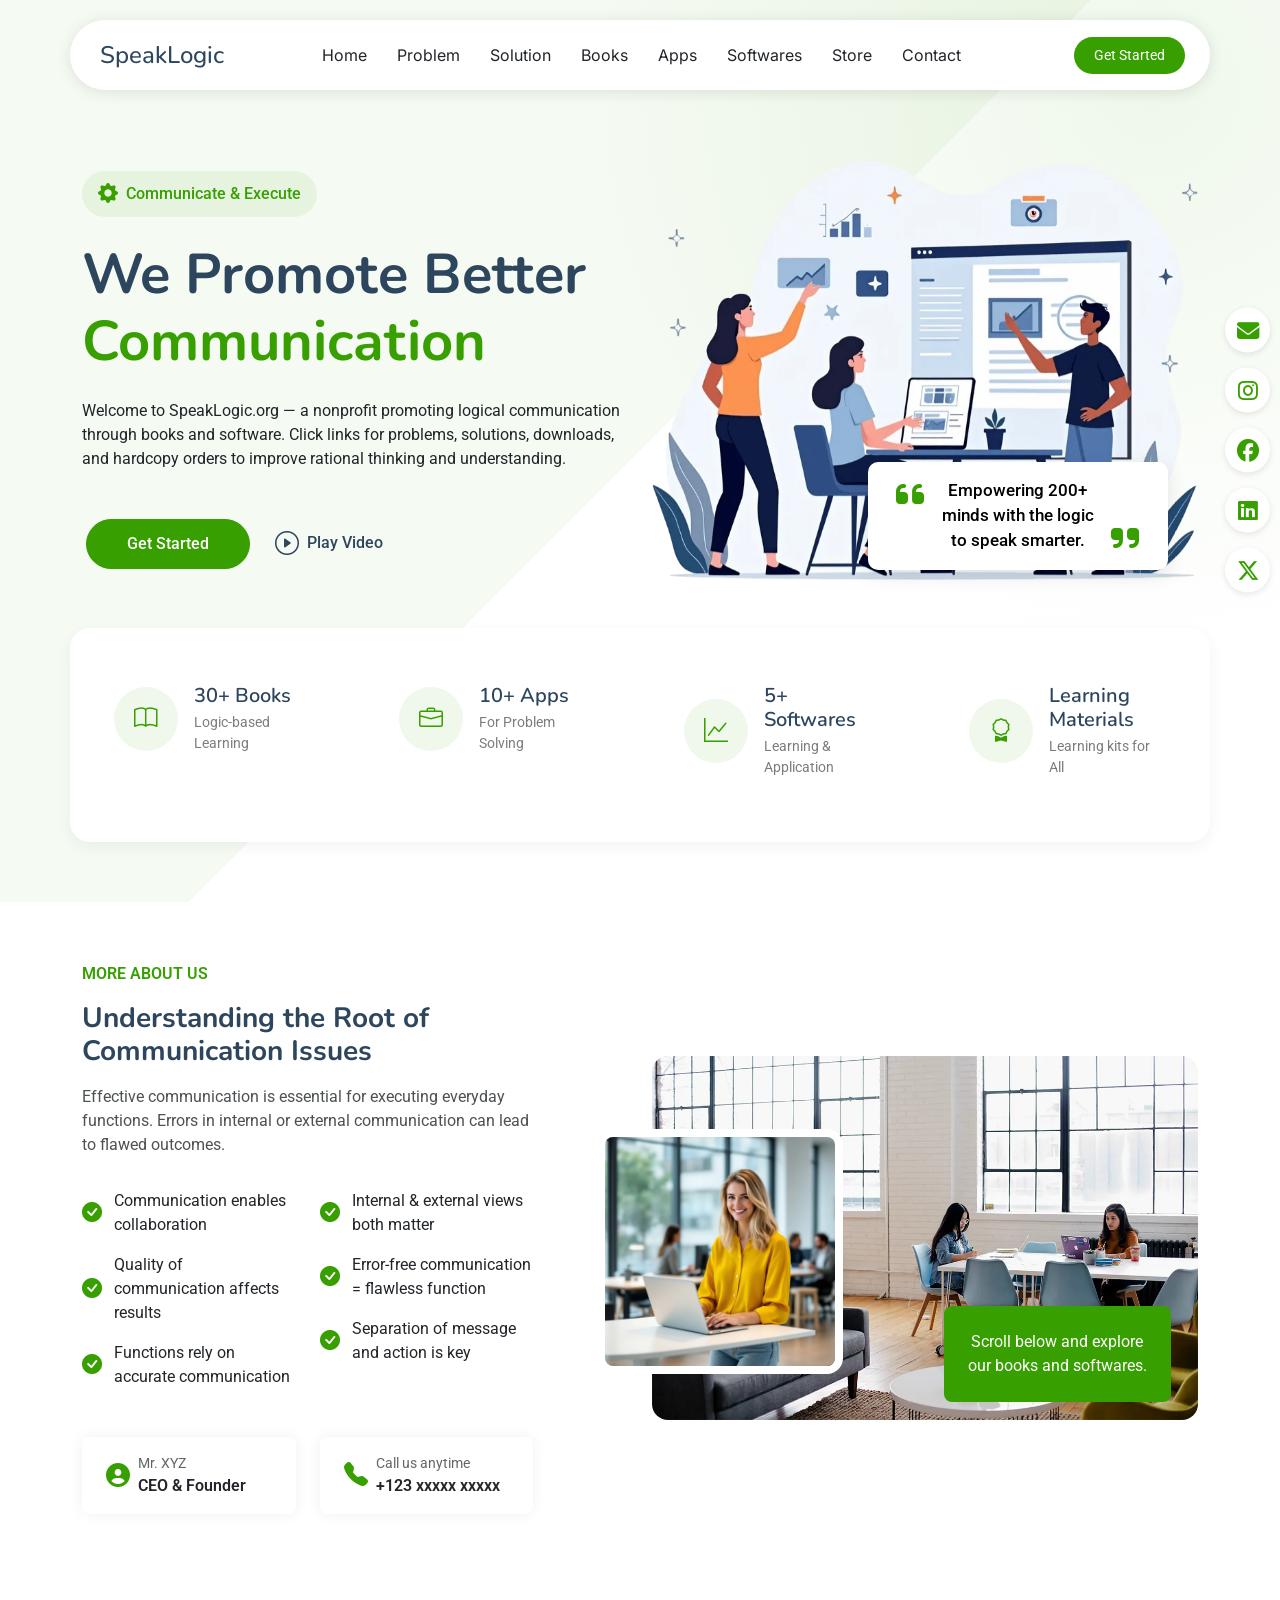
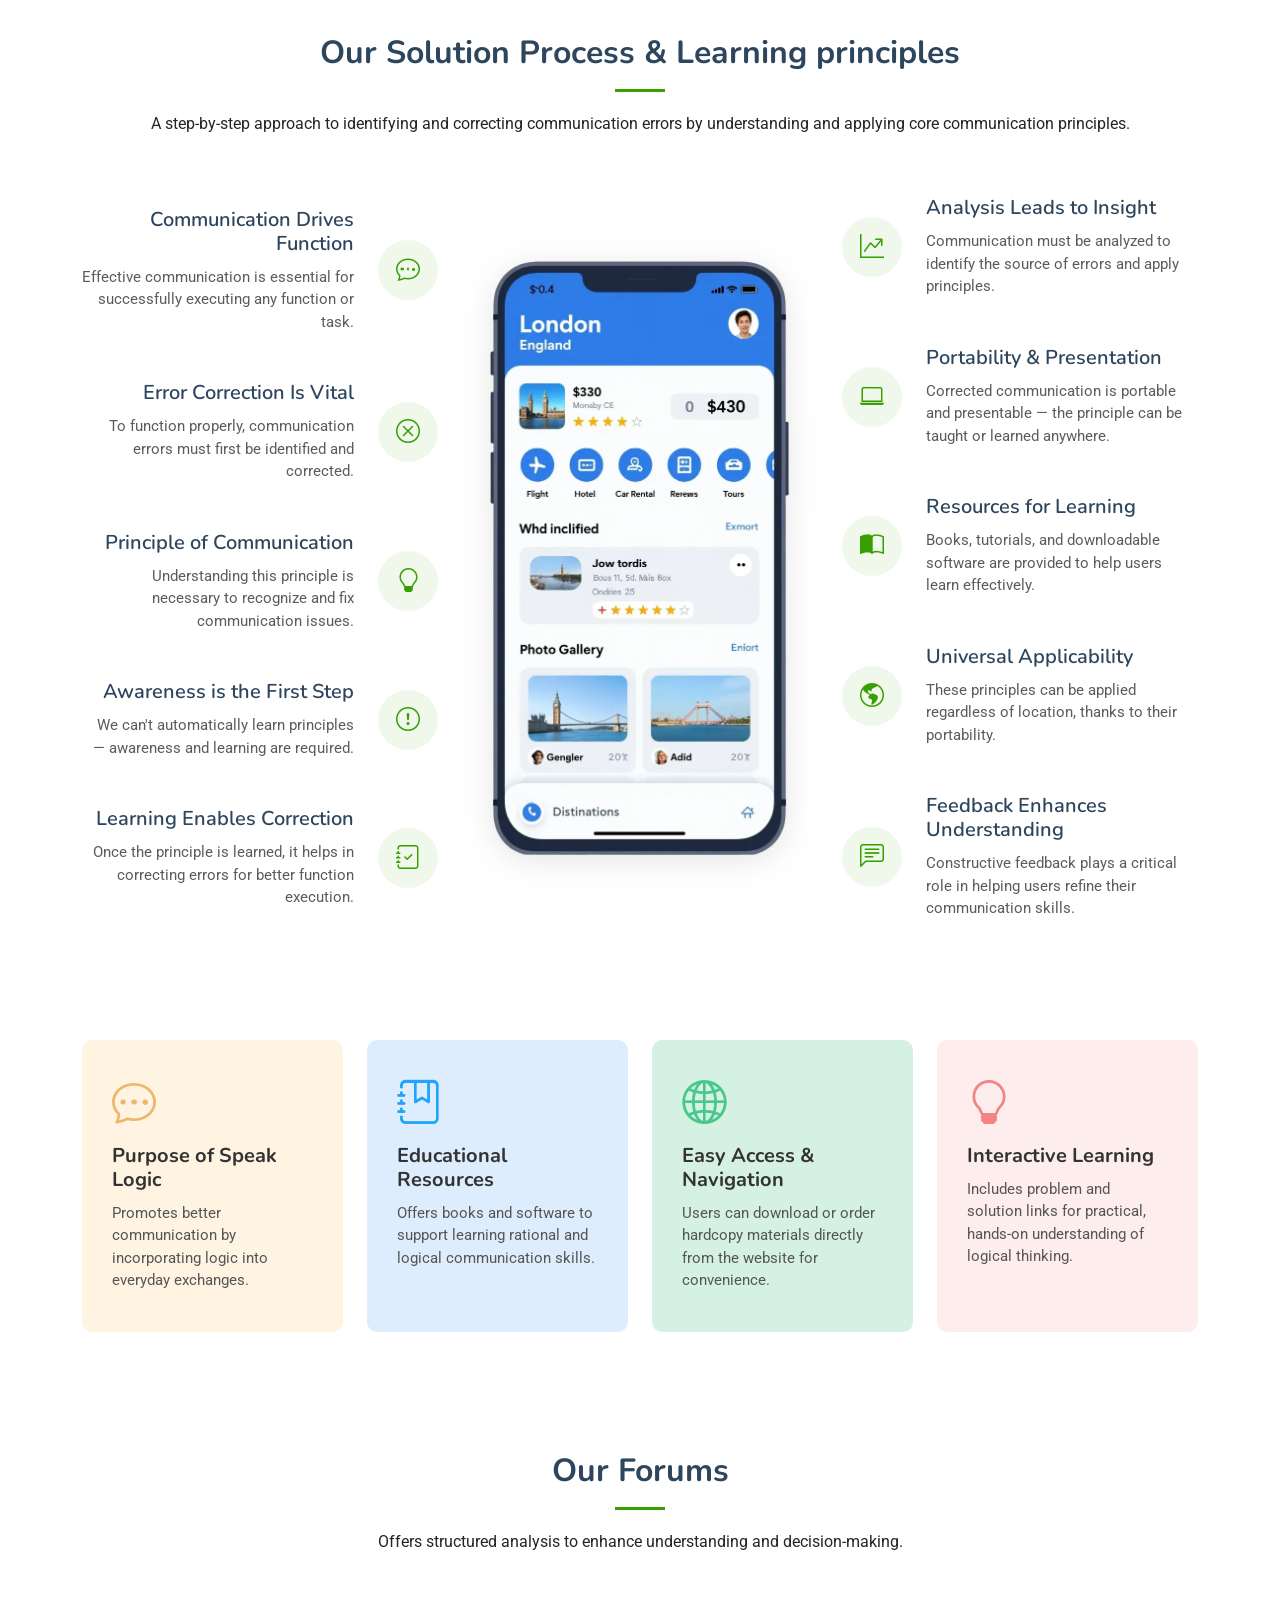
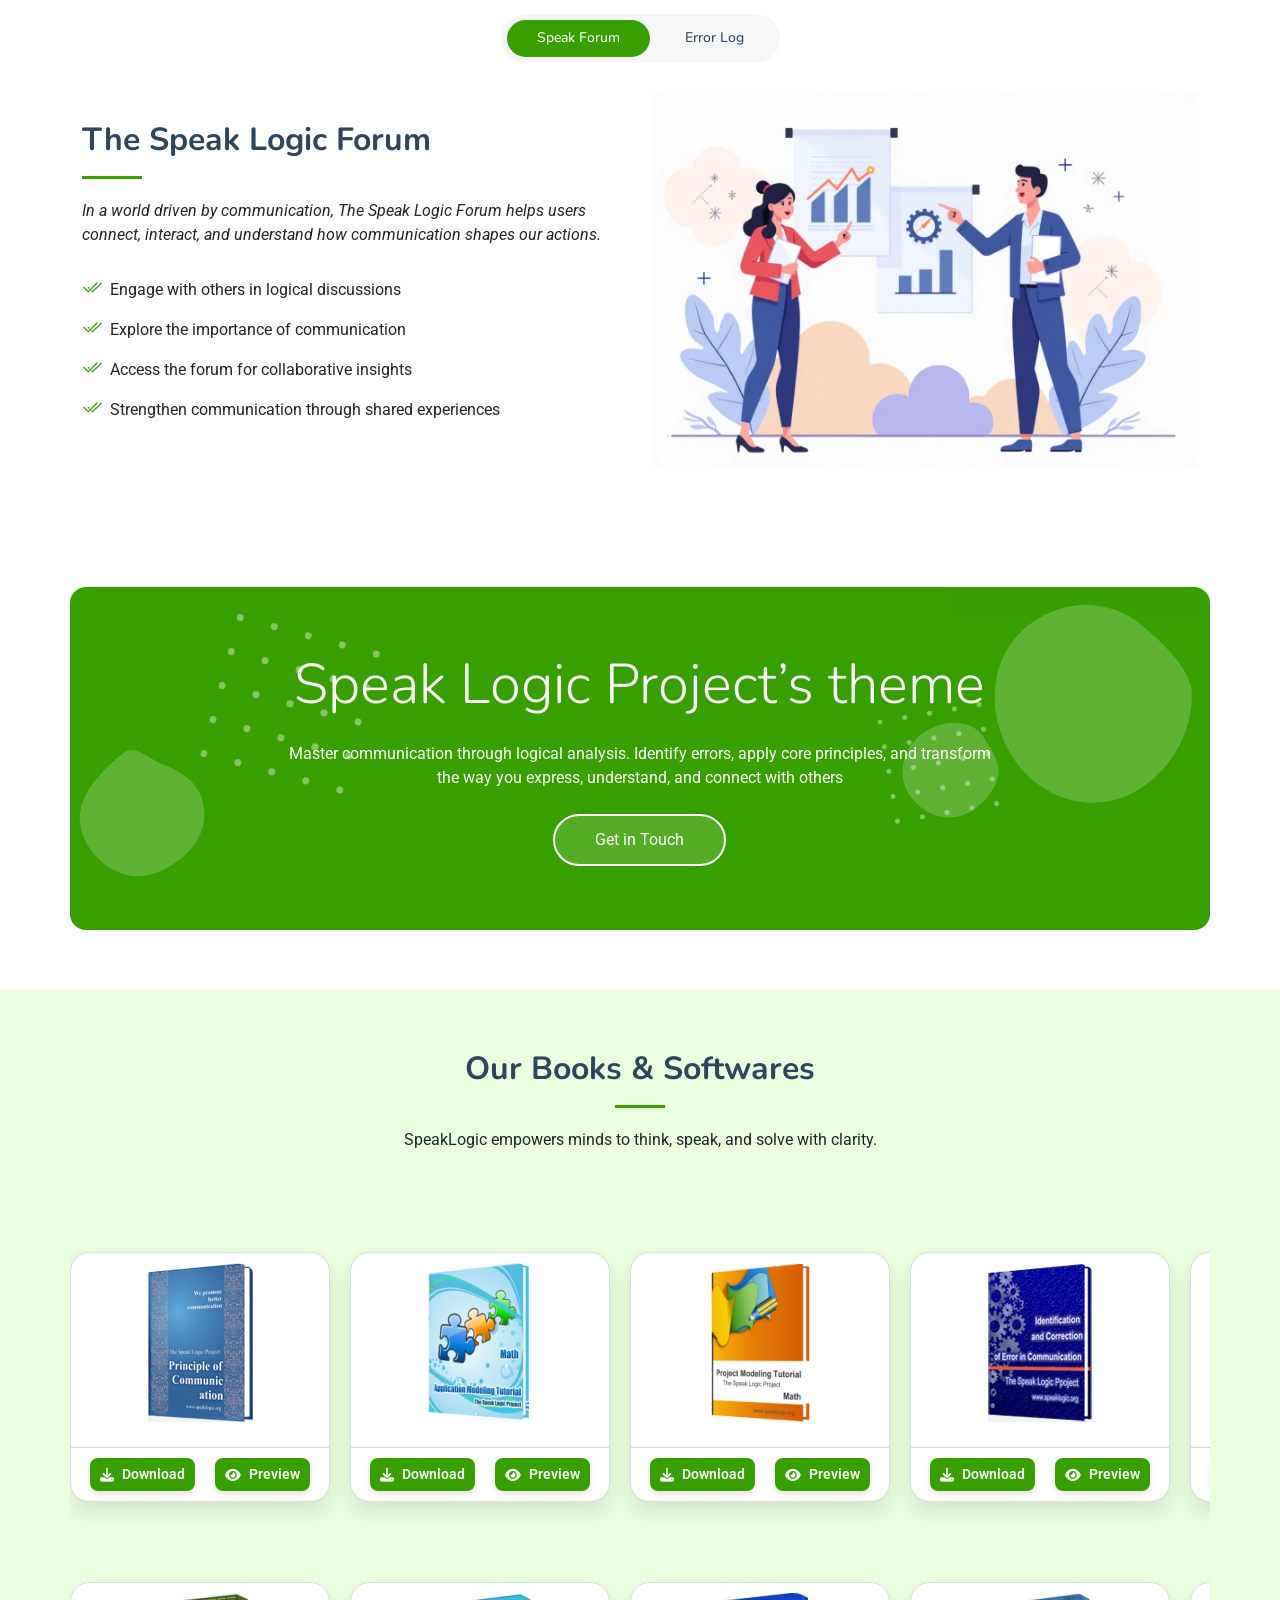
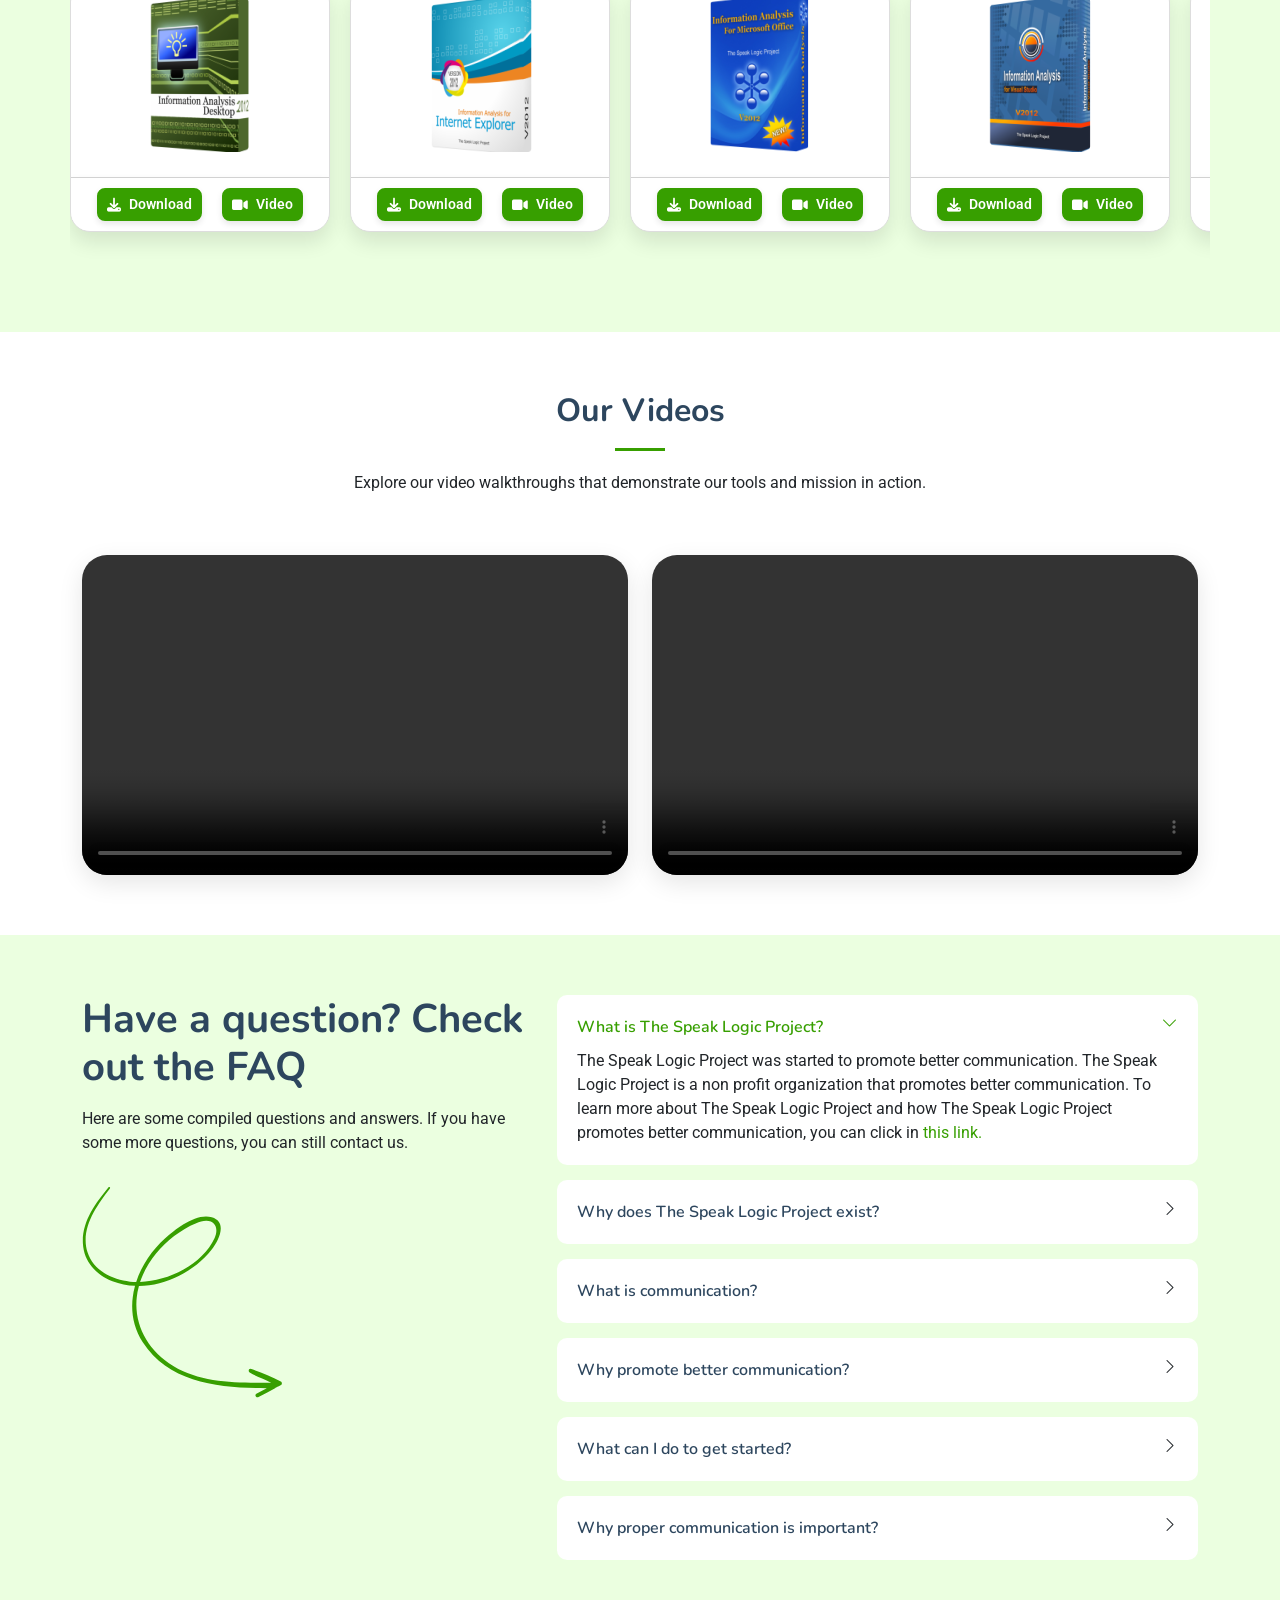
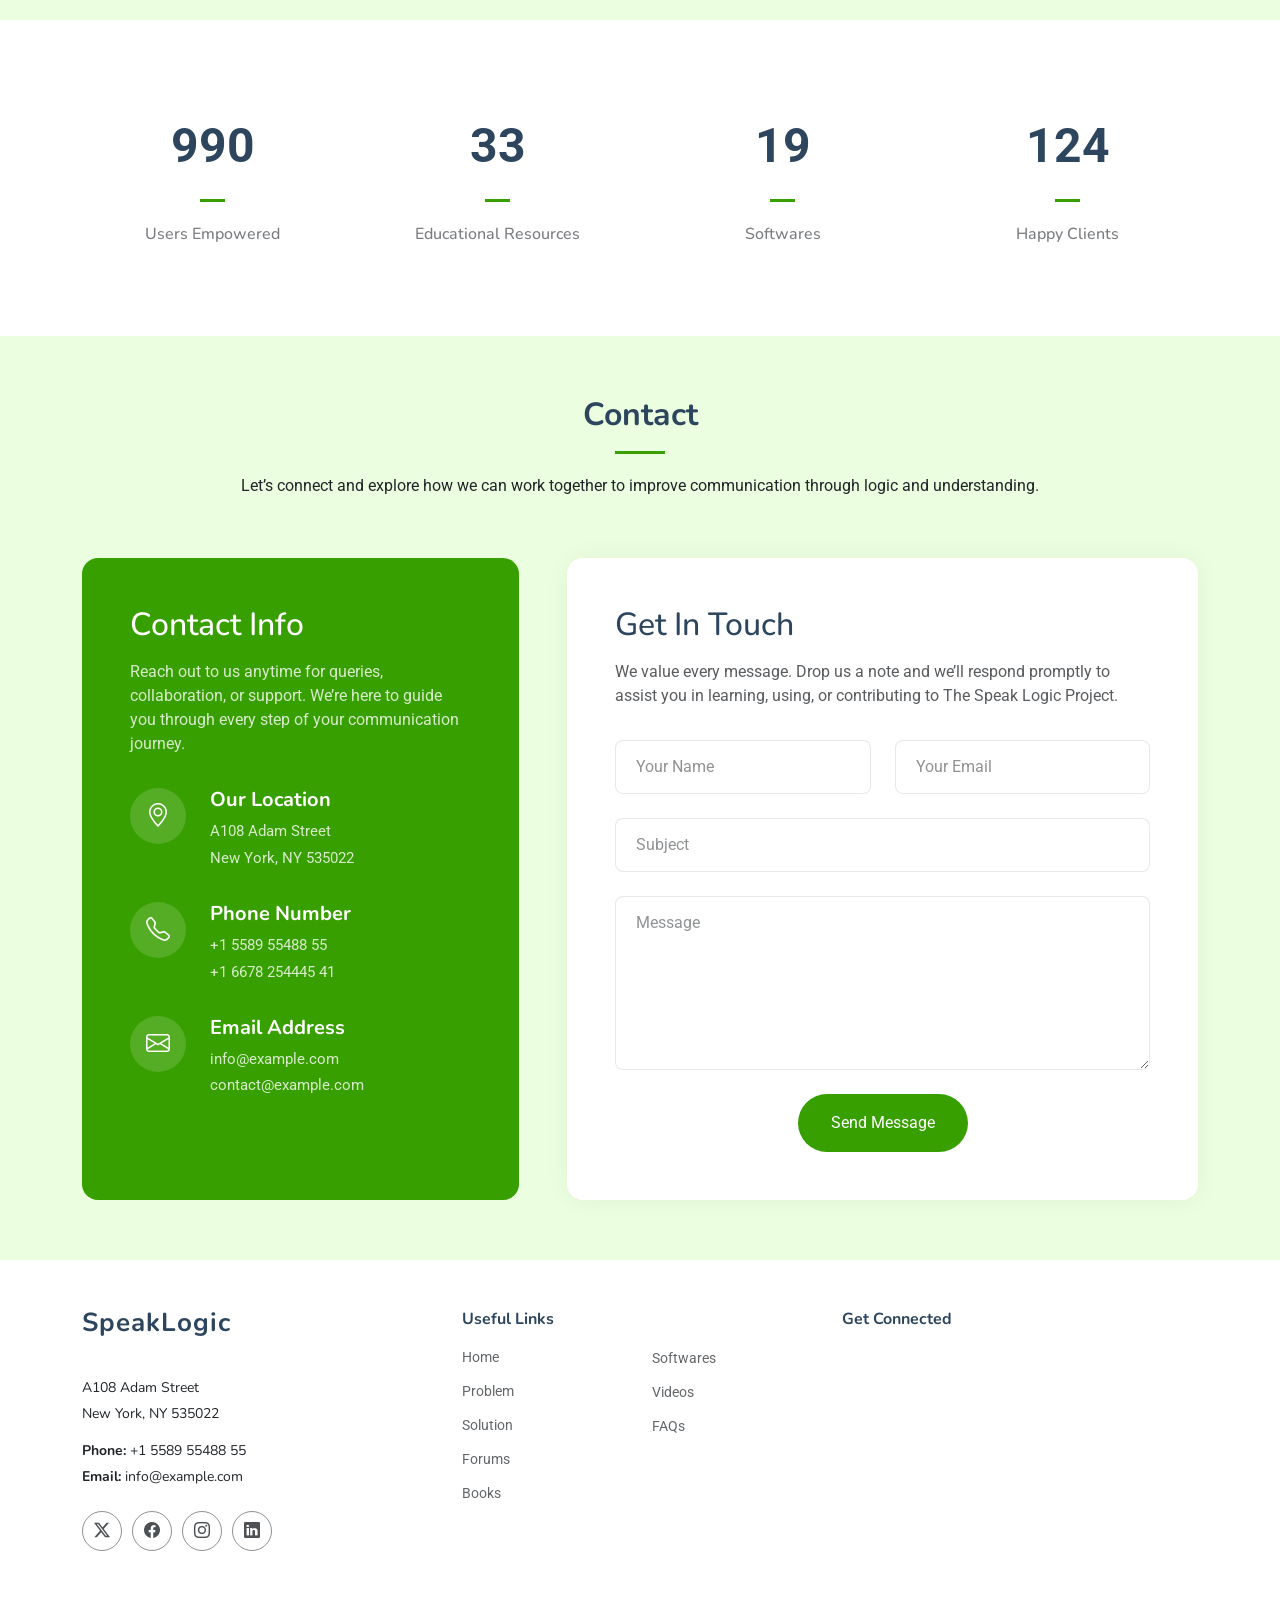
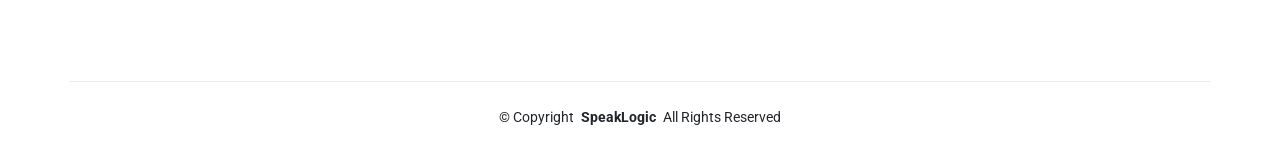
==== index.html @ 515cbb54 "first commit" ====
<!DOCTYPE html>
<html lang="en">

<head>
  <meta charset="utf-8">
  <meta content="width=device-width, initial-scale=1.0" name="viewport">
  <title>Speak Logic</title>
  <meta name="description" content="">
  <meta name="keywords" content="">

  <!-- Favicons -->
  <link href="assets/img/favicon.png" rel="icon">
  <link href="assets/img/apple-touch-icon.png" rel="apple-touch-icon">

  <!-- Fonts -->
  <link href="https://fonts.googleapis.com" rel="preconnect">
  <link href="https://fonts.gstatic.com" rel="preconnect" crossorigin>
  <link href="https://fonts.googleapis.com/css2?family=Roboto:ital,wght@0,100;0,300;0,400;0,500;0,700;0,900;1,100;1,300;1,400;1,500;1,700;1,900&family=Inter:wght@100;200;300;400;500;600;700;800;900&family=Nunito:ital,wght@0,200;0,300;0,400;0,500;0,600;0,700;0,800;0,900;1,200;1,300;1,400;1,500;1,600;1,700;1,800;1,900&display=swap" rel="stylesheet">
  <link rel="stylesheet" href="https://cdnjs.cloudflare.com/ajax/libs/font-awesome/6.5.0/css/all.min.css">

  <!-- Vendor CSS Files -->
  <link href="assets/vendor/bootstrap/css/bootstrap.min.css" rel="stylesheet">
  <link href="assets/vendor/bootstrap-icons/bootstrap-icons.css" rel="stylesheet">
  <link href="assets/vendor/aos/aos.css" rel="stylesheet">
  <link href="assets/vendor/glightbox/css/glightbox.min.css" rel="stylesheet">
  <link href="assets/vendor/swiper/swiper-bundle.min.css" rel="stylesheet">
  <link rel="stylesheet" href="https://cdnjs.cloudflare.com/ajax/libs/font-awesome/6.5.0/css/all.min.css">

  <!-- Main CSS File -->
  <link href="assets/css/main.css" rel="stylesheet">

  <!-- =======================================================
  * Template Name: iLanding
  * Template URL: https://bootstrapmade.com/ilanding-bootstrap-landing-page-template/
  * Updated: Nov 12 2024 with Bootstrap v5.3.3
  * Author: BootstrapMade.com
  * License: https://bootstrapmade.com/license/
  ======================================================== -->
  <style>
    .profile-icon {
  font-size: 60px; /* adjust as needed */
  color: #57a030;     /* customize icon color */
  border-radius: 50%;
}



/* SCROLL CONTAINER */
.scroll-container {
  display: flex;
  overflow: hidden;
  width: 100%;
  padding: 40px 0;
  white-space: nowrap;
}

/* SCROLLING ROW */
.scroll-row {
  display: flex;
  gap: 20px;
  width: max-content;
  animation: scroll-right 20s linear infinite;
}

.scroll-row.reverse {
  animation: scroll-left 20s linear infinite;
}

/* KEYFRAMES FOR SCROLLING */
@keyframes scroll-right {
  0% {
    transform: translateX(0);
  }
  100% {
    transform: translateX(-50%);
  }
}

@keyframes scroll-left {
  0% {
    transform: translateX(-50%);
  }
  100% {
    transform: translateX(0);
  }
}

/* PAUSE ON HOVER */
.scroll-row:hover {
  animation-play-state: paused;
}

/* CARD STYLING */
.card {
  position: relative;
  width:260px;
  height: 250px; /* consistent height */
  border-radius: 20px;
  border-color: #dddddd;
  overflow: hidden;
  background: #fff;
  box-shadow: 0 10px 20px rgba(0, 0, 0, 0.1);
  flex-shrink: 0;
  display: flex;
  flex-direction: column;
  justify-content: space-between;
}

.card img {
  max-width: 100%;
  max-height: 190px;
  width: auto;
  height: auto;
  display: block;
  margin: 0 auto;
  object-fit: contain; /* Ensures the entire image fits inside */
  border-radius: 20px 20px 0 0;
  padding-top: 10px;
  padding-bottom: 10px;

}


.card-footer {
  width: 100%;
  position: absolute;
  bottom: 0;
  left: 50%;
  transform: translateX(-50%);
  background:white;
  padding: 10px 15px;
  border-radius: 12px;
  box-shadow: 0 5px 10px rgba(0, 0, 0, 0.1);

  display: flex;
  justify-content: center; /* center horizontally */
  align-items: center;
  gap: 20px; /* space between buttons */
}

.card-footer button {
  padding: 4px 8px;
  border: 2px solid #379f00;
  border-radius: 8px;
  background: #379f00;
  color: white;
  cursor: pointer;
  font-size: 14px;
  font-weight: 600;
  transition: all 0.3s ease, transform 0.3s ease;
  display: flex;
  align-items: center;
  gap: 8px;
  box-shadow: 0 3px 6px rgba(0, 0, 0, 0.1);
}

.card-footer button:hover {
  background: #2e8500;
  color: white;
  border-color: #2e8500;
  transform: translateY(-3px) scale(1.05);
  box-shadow: 0 8px 16px rgba(0, 0, 0, 0.15);
}

.card-footer button:active {
  transform: scale(0.95);
  box-shadow: 0 3px 6px rgba(0, 0, 0, 0.1);
}


  </style>
</head>

<body class="index-page">

  <header id="header" class="header d-flex align-items-center fixed-top">
    <div class="header-container container-fluid container-xl position-relative d-flex align-items-center justify-content-between">

      <a href="index.html" class="logo d-flex align-items-center me-auto me-xl-0">
        <!-- Uncomment the line below if you also wish to use an image logo -->
        <!-- <img src="assets/img/logo.png" alt=""> -->
        <h1 class="sitename">SpeakLogic</h1>
      </a>

      <nav id="navmenu" class="navmenu">
        <ul>
          <li><a href="index.html" class="active">Home</a></li>
          <li><a href="#">Problem</a></li>
          <li><a href="#">Solution</a></li>
          <li><a href="#">Books</a></li>
          <li><a href="#">Apps</a></li>
          <li><a href="#">Softwares</a></li>
          <li><a href="#">Store</a></li>
          
          
          <!-- <li class="dropdown"><a href="#"><span>Dropdown</span> <i class="bi bi-chevron-down toggle-dropdown"></i></a>
            <ul>
              <li><a href="#">Dropdown 1</a></li>
              <li class="dropdown"><a href="#"><span>Deep Dropdown</span> <i class="bi bi-chevron-down toggle-dropdown"></i></a>
                <ul>
                  <li><a href="#">Deep Dropdown 1</a></li>
                  <li><a href="#">Deep Dropdown 2</a></li>
                  <li><a href="#">Deep Dropdown 3</a></li>
                  <li><a href="#">Deep Dropdown 4</a></li>
                  <li><a href="#">Deep Dropdown 5</a></li>
                </ul>
              </li>
              <li><a href="#">Dropdown 2</a></li>
              <li><a href="#">Dropdown 3</a></li>
              <li><a href="#">Dropdown 4</a></li>
            </ul>
          </li> -->
          <li><a href="#contact">Contact</a></li>
        </ul>
        <i class="mobile-nav-toggle d-xl-none bi bi-list"></i>
      </nav>
      <a class="btn-getstarted" href="index.html#about">Get Started</a>

    </div>
  </header>

  <main class="main">

    <!-- Hero Section -->
    <section id="hero" class="hero section">

      <div class="container" data-aos="fade-up" data-aos-delay="100">

        <div class="row align-items-center">
          <div class="col-lg-6">
            <div class="hero-content" data-aos="fade-up" data-aos-delay="200">
              <div class="company-badge mb-4">
                <i class="bi bi-gear-fill me-2"></i>
                Communicate & Execute
              </div>

              <h1 class="mb-4">
                We Promote Better<br>
                <span class="accent-text">Communication</span>
              </h1>

              <p class="mb-4 mb-md-5">
                Welcome to SpeakLogic.org — a nonprofit promoting logical communication through books and software. Click links for problems, solutions, downloads, and hardcopy orders to improve rational thinking and understanding.
              </p>

              <div class="hero-buttons">
                <a href="#about" class="btn btn-primary me-0 me-sm-2 mx-1">Get Started</a>
                <a href="https://www.youtube.com/watch?v=Y7f98aduVJ8" class="btn btn-link mt-2 mt-sm-0 glightbox">
                  <i class="bi bi-play-circle me-1"></i>
                  Play Video
                </a>
              </div>
            </div>
          </div>

          <div class="col-lg-6">
            <div class="hero-image" data-aos="zoom-out" data-aos-delay="300">
              <img src="assets/img/illustration-1.webp" alt="Hero Image" class="img-fluid">

              <!-- <div class="customers-badge">
                <div class="customer-avatars">
                  <img src="assets/img/avatar-1.webp" alt="Customer 1" class="avatar">
                  <img src="assets/img/avatar-2.webp" alt="Customer 2" class="avatar">
                  <img src="assets/img/avatar-3.webp" alt="Customer 3" class="avatar">
                  <img src="assets/img/avatar-4.webp" alt="Customer 4" class="avatar">
                  <img src="assets/img/avatar-5.webp" alt="Customer 5" class="avatar">
                  <span class="avatar more">12+</span>
                </div>
                <p class="mb-0 mt-2">Empowering 200+ minds with the logic to speak smarter.</p>
              </div> -->
              
              <div class="customers-badge" style="display: flex; flex-direction: column; align-items: center; gap: 0;">
                <div class="row" style="width: 100%; align-items: stretch;">
                  
                  <div class="col-2 d-flex align-items-start">
                    <i class="fas fa-quote-left fa-2x" style="color: #379f00; margin: 0;"></i>
                  </div>
                  
                  <div class="col-8 d-flex justify-content-center align-items-center">
                    <p class="text-center" style="font-weight: 500; font-size: 1.05rem; color: black; margin: 0;">
                      Empowering 200+ minds with the logic to speak smarter.
                    </p>
                  </div>
                  
                  <div class="col-2 d-flex align-items-end justify-content-end">
                    <i class="fas fa-quote-right fa-2x" style="color: #379f00; margin: 0;"></i>
                  </div>
              
                </div>
              </div>
              
              
              
              
            </div>
          </div>
        </div>

        <div class="row stats-row gy-4 mt-5" data-aos="fade-up" data-aos-delay="500">
          <div class="col-lg-3 col-md-6">
            <div class="stat-item">
              <div class="stat-icon">
                <i class="bi bi-book"></i>
              </div>
              <div class="stat-content">
                <h4>30+ Books</h4>
                <p class="mb-0">Logic-based Learning</p>
              </div>
            </div>
          </div>
          <div class="col-lg-3 col-md-6">
            <div class="stat-item">
              <div class="stat-icon">
                <i class="bi bi-briefcase"></i>
              </div>
              <div class="stat-content">
                <h4>10+ Apps</h4>
                <p class="mb-0">For Problem Solving</p>
              </div>
            </div>
          </div>
          <div class="col-lg-3 col-md-6">
            <div class="stat-item">
              <div class="stat-icon">
                <i class="bi bi-graph-up"></i>
              </div>
              <div class="stat-content">
                <h4>5+ Softwares</h4>
                <p class="mb-0">Learning & Application</p>
              </div>
            </div>
          </div>
          <div class="col-lg-3 col-md-6">
            <div class="stat-item">
              <div class="stat-icon">
                <i class="bi bi-award"></i>
              </div>
              <div class="stat-content">
                <h4>Learning Materials</h4>
                <p class="mb-0">Learning kits for All</p>
              </div>
            </div>
          </div>
        </div>

      </div>

    </section><!-- /Hero Section -->

    <!-- About Section -->
    <section id="about" class="about section">

      <div class="container" data-aos="fade-up" data-aos-delay="100">

        <div class="row gy-4 align-items-center justify-content-between">

          <div class="col-xl-5" data-aos="fade-up" data-aos-delay="200">
            <span class="about-meta">MORE ABOUT US</span>
            <h2 class="about-title">Understanding the Root of Communication Issues</h2>
            <p class="about-description">Effective communication is essential for executing everyday functions. Errors in internal or external communication can lead to flawed outcomes.            </p>

            <div class="row feature-list-wrapper">
              <div class="col-md-6">
                <ul class="feature-list">
                  <li><i class="bi bi-check-circle-fill"></i> 
                    Communication enables collaboration</li>
                  <li><i class="bi bi-check-circle-fill"></i> Quality of communication affects results

                  </li>
                  <li><i class="bi bi-check-circle-fill"></i> Functions rely on accurate communication</li>
                </ul>
              </div>
              <div class="col-md-6">
                <ul class="feature-list">
                  <li><i class="bi bi-check-circle-fill"></i> Internal & external views both matter</li>
                  <li><i class="bi bi-check-circle-fill"></i> Error-free communication = flawless function</li>
                  <li><i class="bi bi-check-circle-fill"></i> Separation of message and action is key</li>
                </ul>
              </div>
            </div>

            <div class="info-wrapper">
              <div class="row gy-4">
                <!-- <div class="col-lg-5">
                  <div class="profile d-flex align-items-center gap-3">
                    <i class="fas fa-user-circle profile-icon"></i>

                    <div>
                      <h4 class="profile-name">Mr. XYZ</h4>
                      <p class="profile-position">CEO &amp; Founder</p>
                    </div>
                  </div>
                </div> -->
                <div class="col-lg-6">
                  <div class="contact-info d-flex align-items-center gap-2">
                    <i class="fas fa-user-circle profile-icon"></i>
                    <div>
                      <p class="contact-label">Mr. XYZ</p>
                      <p class="contact-number">CEO &amp; Founder</p>
                    </div>
                  </div>
                </div>
                <div class="col-lg-6">
                  <div class="contact-info d-flex align-items-center gap-2">
                    <i class="bi bi-telephone-fill"></i>
                    <div>
                      <p class="contact-label">Call us anytime</p>
                      <p class="contact-number">+123 xxxxx xxxxx</p>
                    </div>
                  </div>
                </div>
              </div>
            </div>
          </div>

          <div class="col-xl-6" data-aos="fade-up" data-aos-delay="300">
            <div class="image-wrapper">
              <div class="images position-relative" data-aos="zoom-out" data-aos-delay="400">
                <img src="assets/img/about-5.webp" alt="Business Meeting" class="img-fluid main-image rounded-4">
                <img src="assets/img/about-2.webp" alt="Team Discussion" class="img-fluid small-image rounded-4">
              </div>
              <div class="experience-badge floating">
                <!-- <h3>15+ <span>Years</span></h3> -->
                <span>Scroll below and explore <br>our books and softwares.</span>
              </div>
            </div>
          </div>
        </div>

      </div>

    </section><!-- /About Section -->

   

    <!-- Features Cards Section -->
    

    <!-- Features 2 Section -->
    <section id="soln" class="features-2 section">
      <div class="container section-title" data-aos="fade-up">
        <h2>Our Solution Process & Learning principles</h2>
        <p>A step-by-step approach to identifying and correcting communication errors by understanding and applying core communication principles.</p>
      </div>
      <div class="container" data-aos="fade-up" data-aos-delay="100">

        <div class="row align-items-center">

          <div class="col-lg-4">

            <div class="feature-item text-end mb-5" data-aos="fade-right" data-aos-delay="200">
              <div class="d-flex align-items-center justify-content-end gap-4">
                <div class="feature-content">
                  <h3>Communication Drives Function</h3>
                  <p>Effective communication is essential for successfully executing any function or task.</p>
                </div>
                <div class="feature-icon flex-shrink-0">
                  <i class="bi bi-chat-dots"></i>
                </div>
              </div>
            </div><!-- End .feature-item -->

            <div class="feature-item text-end mb-5" data-aos="fade-right" data-aos-delay="300">
              <div class="d-flex align-items-center justify-content-end gap-4">
                <div class="feature-content">
                  <h3>Error Correction Is Vital</h3>
                  <p>To function properly, communication errors must first be identified and corrected.</p>
                </div>
                <div class="feature-icon flex-shrink-0">
                  <i class="bi bi-x-circle"></i>
                </div>
              </div>
            </div><!-- End .feature-item -->

            <div class="feature-item text-end mb-5" data-aos="fade-right" data-aos-delay="400">
              <div class="d-flex align-items-center justify-content-end gap-4">
                <div class="feature-content">
                  <h3>Principle of Communication</h3>
                  <p>Understanding this principle is necessary to recognize and fix communication issues.</p>
                </div>
                <div class="feature-icon flex-shrink-0">
                  <i class="bi bi-lightbulb"></i>
                </div>
              </div>
            </div><!-- End .feature-item -->

            <div class="feature-item text-end mb-5" data-aos="fade-right" data-aos-delay="500">
              <div class="d-flex align-items-center justify-content-end gap-4">
                <div class="feature-content">
                  <h3>Awareness is the First Step</h3>
                  <p>We can't automatically learn principles — awareness and learning are required.</p>
                </div>
                <div class="feature-icon flex-shrink-0">
                  <i class="bi bi-exclamation-circle"></i>
                </div>
              </div>
            </div><!-- End .feature-item -->

            <div class="feature-item text-end" data-aos="fade-right" data-aos-delay="600">
              <div class="d-flex align-items-center justify-content-end gap-4">
                <div class="feature-content">
                  <h3>Learning Enables Correction</h3>
                  <p>Once the principle is learned, it helps in correcting errors for better function execution.
                  </p>
                </div>
                <div class="feature-icon flex-shrink-0">
                  <i class="bi bi-journal-check"></i>
                </div>
              </div>
            </div><!-- End .feature-item -->

          </div>
          
          <div class="col-lg-4" data-aos="zoom-in" data-aos-delay="200">
            <div class="phone-mockup text-center">
              <img src="assets/img/phone-app-screen.webp" alt="Phone Mockup" class="img-fluid">
            </div>
          </div><!-- End Phone Mockup -->
          
          <div class="col-lg-4">
           
            <div class="feature-item mb-5" data-aos="fade-left" data-aos-delay="200">
              <div class="d-flex align-items-center gap-4">
                <div class="feature-icon flex-shrink-0">
                  <i class="bi bi-graph-up-arrow"></i>
                </div>
                <div class="feature-content">
                  <h3>Analysis Leads to Insight</h3>
                  <p>Communication must be analyzed to identify the source of errors and apply principles.
                  </p>
                </div>
              </div>
            </div><!-- End .feature-item -->

            <div class="feature-item mb-5" data-aos="fade-left" data-aos-delay="300">
              <div class="d-flex align-items-center gap-4">
                <div class="feature-icon flex-shrink-0">
                  <i class="bi bi-laptop"></i>
                </div>
                <div class="feature-content">
                  <h3>Portability & Presentation</h3>
                  <p>Corrected communication is portable and presentable — the principle can be taught or learned anywhere.</p>
                </div>
              </div>
            </div><!-- End .feature-item -->

            <div class="feature-item mb-5" data-aos="fade-left" data-aos-delay="400">
              <div class="d-flex align-items-center gap-4">
                <div class="feature-icon flex-shrink-0">
                  <i class="bi bi-book-half"></i>
                </div>
                <div class="feature-content">
                  <h3>Resources for Learning</h3>
                  <p>Books, tutorials, and downloadable software are provided to help users learn effectively.</p>
                </div>
              </div>
            </div><!-- End .feature-item -->

            <div class="feature-item mb-5" data-aos="fade-left" data-aos-delay="500">
              <div class="d-flex align-items-center gap-4">
                <div class="feature-icon flex-shrink-0">
                  <i class="bi bi-globe-americas"></i>
                </div>
                <div class="feature-content">
                  <h3>Universal Applicability</h3>
                  <p>These principles can be applied regardless of location, thanks to their portability.</p>
                </div>
              </div>
            </div><!-- End .feature-item -->

            <div class="feature-item " data-aos="fade-left" data-aos-delay="600">
              <div class="d-flex align-items-center gap-4">
                <div class="feature-icon flex-shrink-0">
                  <i class="bi bi-chat-left-text"></i>
                </div>
                <div class="feature-content">
                  <h3>Feedback Enhances Understanding</h3>
                  <p>Constructive feedback plays a critical role in helping users refine their communication skills.</p>
                </div>
              </div>
            </div><!-- End .feature-item -->
          </div>
        </div>

      </div>

    </section><!-- /Features 2 Section -->

    <section id="features-cards" class="features-cards section">

      <div class="container">

        <div class="row gy-4">

          <div class="col-xl-3 col-md-6" data-aos="zoom-in" data-aos-delay="100">
            <div class="feature-box orange">
              <i class="bi bi-chat-dots"></i> <!-- Updated icon -->
              <h4>Purpose of Speak Logic</h4>
              <p>Promotes better communication by incorporating logic into everyday exchanges.</p>
            </div>
          </div><!-- End Feature Box -->
          
          <div class="col-xl-3 col-md-6" data-aos="zoom-in" data-aos-delay="200">
            <div class="feature-box blue">
              <i class="bi bi-journal-bookmark"></i> <!-- Updated icon -->
              <h4>Educational Resources</h4>
              <p>Offers books and software to support learning rational and logical communication skills.</p>
            </div>
          </div><!-- End Feature Box -->
          
          <div class="col-xl-3 col-md-6" data-aos="zoom-in" data-aos-delay="300">
            <div class="feature-box green">
              <i class="bi bi-globe2"></i> <!-- Updated icon -->
              <h4>Easy Access & Navigation</h4>
              <p>Users can download or order hardcopy materials directly from the website for convenience.</p>
            </div>
          </div><!-- End Feature Box -->
          
          <div class="col-xl-3 col-md-6" data-aos="zoom-in" data-aos-delay="400">
            <div class="feature-box red">
              <i class="bi bi-lightbulb"></i> <!-- Updated icon -->
              <h4>Interactive Learning</h4>
              <p>Includes problem and solution links for practical, hands-on understanding of logical thinking.</p>
            </div>
          </div><!-- End Feature Box -->
          <!-- End Feature Borx-->

        </div>

      </div>

    </section><!-- /Features Cards Section -->

     <!-- Features Section -->
     <section id="forums" class="features section">

      <!-- Section Title -->
      <div class="container section-title" data-aos="fade-up">
        <h2>Our Forums</h2>
        <p>Offers structured analysis to enhance understanding and decision-making.</p>
      </div><!-- End Section Title -->

      <div class="container">

        <div class="d-flex justify-content-center">

          <ul class="nav nav-tabs" data-aos="fade-up" data-aos-delay="100">

            <li class="nav-item">
              <a class="nav-link active show" data-bs-toggle="tab" data-bs-target="#features-tab-1">
                <h4>Speak Forum</h4>
              </a>
            </li><!-- End tab nav item -->

            <li class="nav-item">
              <a class="nav-link" data-bs-toggle="tab" data-bs-target="#features-tab-2">
                <h4>Error Log</h4>
              </a><!-- End tab nav item -->

            </li>
            <!-- <li class="nav-item">
              <a class="nav-link" data-bs-toggle="tab" data-bs-target="#features-tab-3">
                <h4>Explica</h4>
              </a>
            </li>End tab nav item -->

          </ul>

        </div>

        <div class="tab-content" data-aos="fade-up" data-aos-delay="200">

          <div class="tab-pane fade active show" id="features-tab-1">
            <div class="row">
              <div class="col-lg-6 order-2 order-lg-1 mt-3 mt-lg-0 d-flex flex-column justify-content-center">
                <h3>The Speak Logic Forum</h3>
                <p class="fst-italic">
                  In a world driven by communication, The Speak Logic Forum helps users connect, interact, and understand how communication shapes our actions.
                </p>
                <ul>
                  <li><i class="bi bi-check2-all"></i> <span>Engage with others in logical discussions</span></li>
                  <li><i class="bi bi-check2-all"></i> <span>Explore the importance of communication</span></li>
                  <li><i class="bi bi-check2-all"></i> <span>Access the forum for collaborative insights</span></li>
                  <li><i class="bi bi-check2-all"></i> <span></span>Strengthen communication through shared experiences</span></li>
                </ul>
              </div>
              <div class="col-lg-6 order-1 order-lg-2 text-center">
                <img src="assets/img/features-illustration-1.webp" alt="" class="img-fluid">
              </div>
            </div>
          </div><!-- End tab content item -->

          <div class="tab-pane fade" id="features-tab-2">
            <div class="row">
              <div class="col-lg-6 order-2 order-lg-1 mt-3 mt-lg-0 d-flex flex-column justify-content-center">
                <h3>The Daily Error Log</h3>
                <p class="fst-italic">
                  The Daily Error Log allows users to log and review real-world communication errors, helping improve clarity and understanding through daily analysis.
                </p>
                <ul>
                  <li><i class="bi bi-check2-all"></i> <span>Log up to 10 communication entries daily</span></li>
                  <li><i class="bi bi-check2-all"></i> <span>Gain insights from real-time media analysis</span></li>
                  <li><i class="bi bi-check2-all"></i> <span>Join the forum to access the Daily Error Log</span></li>
                  <li><i class="bi bi-check2-all"></i> <span>Identify and correct flaws in everyday communication

                  </span></li>
                </ul>
              </div>
              <div class="col-lg-6 order-1 order-lg-2 text-center">
                <img src="assets/img/features-illustration-2.webp" alt="" class="img-fluid">
              </div>
            </div>
          </div><!-- End tab content item -->

          <div class="tab-pane fade" id="features-tab-3">
            <div class="row">
              <div class="col-lg-6 order-2 order-lg-1 mt-3 mt-lg-0 d-flex flex-column justify-content-center">
                <h3>Voluptatibus commodi accusamu</h3>
                <ul>
                  <li><i class="bi bi-check2-all"></i> <span>Ullamco laboris nisi ut aliquip ex ea commodo consequat.</span></li>
                  <li><i class="bi bi-check2-all"></i> <span>Duis aute irure dolor in reprehenderit in voluptate velit.</span></li>
                  <li><i class="bi bi-check2-all"></i> <span>Provident mollitia neque rerum asperiores dolores quos qui a. Ipsum neque dolor voluptate nisi sed.</span></li>
                </ul>
                <p class="fst-italic">
                  Lorem ipsum dolor sit amet, consectetur adipiscing elit, sed do eiusmod tempor incididunt ut labore et dolore
                  magna aliqua.
                </p>
              </div>
              <div class="col-lg-6 order-1 order-lg-2 text-center">
                <img src="assets/img/features-illustration-3.webp" alt="" class="img-fluid">
              </div>
            </div>
          </div><!-- End tab content item -->

        </div>

      </div>

    </section><!-- /Features Section -->

    <!-- Call To Action Section -->
    <section id="call-to-action" class="call-to-action section">

      <div class="container" data-aos="fade-up" data-aos-delay="100">

        <div class="row content justify-content-center align-items-center position-relative">
          <div class="col-lg-8 mx-auto text-center">

            <h2 class="display-4 mb-4">Speak Logic Project’s theme</h2>
            <p class="mb-4">Master communication through logical analysis. Identify errors, apply core principles, and transform the way you express, understand, and connect with others</p>
            <a href="#" class="btn btn-cta">Get in Touch</a>

          </div>

          <!-- Abstract Background Elements -->
          <div class="shape shape-1">
            <svg viewBox="0 0 200 200" xmlns="http://www.w3.org/2000/svg">
              <path d="M47.1,-57.1C59.9,-45.6,68.5,-28.9,71.4,-10.9C74.2,7.1,71.3,26.3,61.5,41.1C51.7,55.9,35,66.2,16.9,69.2C-1.3,72.2,-21,67.8,-36.9,57.9C-52.8,48,-64.9,32.6,-69.1,15.1C-73.3,-2.4,-69.5,-22,-59.4,-37.1C-49.3,-52.2,-32.8,-62.9,-15.7,-64.9C1.5,-67,34.3,-68.5,47.1,-57.1Z" transform="translate(100 100)"></path>
            </svg>
          </div>

          <div class="shape shape-2">
            <svg viewBox="0 0 200 200" xmlns="http://www.w3.org/2000/svg">
              <path d="M41.3,-49.1C54.4,-39.3,66.6,-27.2,71.1,-12.1C75.6,3,72.4,20.9,63.3,34.4C54.2,47.9,39.2,56.9,23.2,62.3C7.1,67.7,-10,69.4,-24.8,64.1C-39.7,58.8,-52.3,46.5,-60.1,31.5C-67.9,16.4,-70.9,-1.4,-66.3,-16.6C-61.8,-31.8,-49.7,-44.3,-36.3,-54C-22.9,-63.7,-8.2,-70.6,3.6,-75.1C15.4,-79.6,28.2,-58.9,41.3,-49.1Z" transform="translate(100 100)"></path>
            </svg>
          </div>

          <!-- Dot Pattern Groups -->
          <div class="dots dots-1">
            <svg viewBox="0 0 100 100" xmlns="http://www.w3.org/2000/svg">
              <pattern id="dot-pattern" x="0" y="0" width="20" height="20" patternUnits="userSpaceOnUse">
                <circle cx="2" cy="2" r="2" fill="currentColor"></circle>
              </pattern>
              <rect width="100" height="100" fill="url(#dot-pattern)"></rect>
            </svg>
          </div>

          <div class="dots dots-2">
            <svg viewBox="0 0 100 100" xmlns="http://www.w3.org/2000/svg">
              <pattern id="dot-pattern-2" x="0" y="0" width="20" height="20" patternUnits="userSpaceOnUse">
                <circle cx="2" cy="2" r="2" fill="currentColor"></circle>
              </pattern>
              <rect width="100" height="100" fill="url(#dot-pattern-2)"></rect>
            </svg>
          </div>

          <div class="shape shape-3">
            <svg viewBox="0 0 200 200" xmlns="http://www.w3.org/2000/svg">
              <path d="M43.3,-57.1C57.4,-46.5,71.1,-32.6,75.3,-16.2C79.5,0.2,74.2,19.1,65.1,35.3C56,51.5,43.1,65,27.4,71.7C11.7,78.4,-6.8,78.3,-23.9,72.4C-41,66.5,-56.7,54.8,-65.4,39.2C-74.1,23.6,-75.8,4,-71.7,-13.2C-67.6,-30.4,-57.7,-45.2,-44.3,-56.1C-30.9,-67,-15.5,-74,0.7,-74.9C16.8,-75.8,33.7,-70.7,43.3,-57.1Z" transform="translate(100 100)"></path>
            </svg>
          </div>
        </div>

      </div>

    </section><!-- /Call To Action Section -->

    <!-- Clients Section -->
    <!-- <section id="clients" class="clients section">

      <div class="container" data-aos="fade-up" data-aos-delay="100">

        <div class="swiper init-swiper">
          <script type="application/json" class="swiper-config">
            {
              "loop": true,
              "speed": 600,
              "autoplay": {
                "delay": 5000
              },
              "slidesPerView": "auto",
              "pagination": {
                "el": ".swiper-pagination",
                "type": "bullets",
                "clickable": true
              },
              "breakpoints": {
                "320": {
                  "slidesPerView": 2,
                  "spaceBetween": 40
                },
                "480": {
                  "slidesPerView": 3,
                  "spaceBetween": 60
                },
                "640": {
                  "slidesPerView": 4,
                  "spaceBetween": 80
                },
                "992": {
                  "slidesPerView": 6,
                  "spaceBetween": 120
                }
              }
            }
          </script>
          <div class="swiper-wrapper align-items-center">
            <div class="swiper-slide"><img src="assets/img/clients/client-1.png" class="img-fluid" alt=""></div>
            <div class="swiper-slide"><img src="assets/img/clients/client-2.png" class="img-fluid" alt=""></div>
            <div class="swiper-slide"><img src="assets/img/clients/client-3.png" class="img-fluid" alt=""></div>
            <div class="swiper-slide"><img src="assets/img/clients/client-4.png" class="img-fluid" alt=""></div>
            <div class="swiper-slide"><img src="assets/img/clients/client-5.png" class="img-fluid" alt=""></div>
            <div class="swiper-slide"><img src="assets/img/clients/client-6.png" class="img-fluid" alt=""></div>
            <div class="swiper-slide"><img src="assets/img/clients/client-7.png" class="img-fluid" alt=""></div>
            <div class="swiper-slide"><img src="assets/img/clients/client-8.png" class="img-fluid" alt=""></div>
          </div>
          <div class="swiper-pagination"></div>
        </div>

      </div>

    </section>/Clients Section -->

    <!-- Testimonials Section -->
    <!-- <section id="testimonials" class="testimonials section light-background">

      <div class="container section-title" data-aos="fade-up">
        <h2>Testimonials</h2>
        <p>Necessitatibus eius consequatur ex aliquid fuga eum quidem sint consectetur velit</p>
      </div>

      <div class="container">

        <div class="row g-5">

          <div class="col-lg-6" data-aos="fade-up" data-aos-delay="100">
            <div class="testimonial-item">
              <img src="assets/img/testimonials/testimonials-1.jpg" class="testimonial-img" alt="">
              <h3>Saul Goodman</h3>
              <h4>Ceo &amp; Founder</h4>
              <div class="stars">
                <i class="bi bi-star-fill"></i><i class="bi bi-star-fill"></i><i class="bi bi-star-fill"></i><i class="bi bi-star-fill"></i><i class="bi bi-star-fill"></i>
              </div>
              <p>
                <i class="bi bi-quote quote-icon-left"></i>
                <span>Proin iaculis purus consequat sem cure digni ssim donec porttitora entum suscipit rhoncus. Accusantium quam, ultricies eget id, aliquam eget nibh et. Maecen aliquam, risus at semper.</span>
                <i class="bi bi-quote quote-icon-right"></i>
              </p>
            </div>
          </div>

          <div class="col-lg-6" data-aos="fade-up" data-aos-delay="200">
            <div class="testimonial-item">
              <img src="assets/img/testimonials/testimonials-2.jpg" class="testimonial-img" alt="">
              <h3>Sara Wilsson</h3>
              <h4>Designer</h4>
              <div class="stars">
                <i class="bi bi-star-fill"></i><i class="bi bi-star-fill"></i><i class="bi bi-star-fill"></i><i class="bi bi-star-fill"></i><i class="bi bi-star-fill"></i>
              </div>
              <p>
                <i class="bi bi-quote quote-icon-left"></i>
                <span>Export tempor illum tamen malis malis eram quae irure esse labore quem cillum quid cillum eram malis quorum velit fore eram velit sunt aliqua noster fugiat irure amet legam anim culpa.</span>
                <i class="bi bi-quote quote-icon-right"></i>
              </p>
            </div>
          </div>

          <div class="col-lg-6" data-aos="fade-up" data-aos-delay="300">
            <div class="testimonial-item">
              <img src="assets/img/testimonials/testimonials-3.jpg" class="testimonial-img" alt="">
              <h3>Jena Karlis</h3>
              <h4>Store Owner</h4>
              <div class="stars">
                <i class="bi bi-star-fill"></i><i class="bi bi-star-fill"></i><i class="bi bi-star-fill"></i><i class="bi bi-star-fill"></i><i class="bi bi-star-fill"></i>
              </div>
              <p>
                <i class="bi bi-quote quote-icon-left"></i>
                <span>Enim nisi quem export duis labore cillum quae magna enim sint quorum nulla quem veniam duis minim tempor labore quem eram duis noster aute amet eram fore quis sint minim.</span>
                <i class="bi bi-quote quote-icon-right"></i>
              </p>
            </div>
          </div>

          <div class="col-lg-6" data-aos="fade-up" data-aos-delay="400">
            <div class="testimonial-item">
              <img src="assets/img/testimonials/testimonials-4.jpg" class="testimonial-img" alt="">
              <h3>Matt Brandon</h3>
              <h4>Freelancer</h4>
              <div class="stars">
                <i class="bi bi-star-fill"></i><i class="bi bi-star-fill"></i><i class="bi bi-star-fill"></i><i class="bi bi-star-fill"></i><i class="bi bi-star-fill"></i>
              </div>
              <p>
                <i class="bi bi-quote quote-icon-left"></i>
                <span>Fugiat enim eram quae cillum dolore dolor amet nulla culpa multos export minim fugiat minim velit minim dolor enim duis veniam ipsum anim magna sunt elit fore quem dolore labore illum veniam.</span>
                <i class="bi bi-quote quote-icon-right"></i>
              </p>
            </div>
          </div>

        </div>

      </div>

    </section> -->

    <!-- Stats Section -->

    <!-- Services Section -->
    <!-- <section id="services" class="services section light-background">

      <div class="container section-title" data-aos="fade-up">
        <h2>Services</h2>
        <p>Necessitatibus eius consequatur ex aliquid fuga eum quidem sint consectetur velit</p>
      </div>=

      <div class="container" data-aos="fade-up" data-aos-delay="100">

        <div class="row g-4">

          <div class="col-lg-6" data-aos="fade-up" data-aos-delay="100">
            <div class="service-card d-flex">
              <div class="icon flex-shrink-0">
                <i class="bi bi-activity"></i>
              </div>
              <div>
                <h3>Nesciunt Mete</h3>
                <p>Provident nihil minus qui consequatur non omnis maiores. Eos accusantium minus dolores iure perferendis tempore et consequatur.</p>
                <a href="service-details.html" class="read-more">Read More <i class="bi bi-arrow-right"></i></a>
              </div>
            </div>
          </div>=

          <div class="col-lg-6" data-aos="fade-up" data-aos-delay="200">
            <div class="service-card d-flex">
              <div class="icon flex-shrink-0">
                <i class="bi bi-diagram-3"></i>
              </div>
              <div>
                <h3>Eosle Commodi</h3>
                <p>Ut autem aut autem non a. Sint sint sit facilis nam iusto sint. Libero corrupti neque eum hic non ut nesciunt dolorem.</p>
                <a href="service-details.html" class="read-more">Read More <i class="bi bi-arrow-right"></i></a>
              </div>
            </div>
          </div>

          <div class="col-lg-6" data-aos="fade-up" data-aos-delay="300">
            <div class="service-card d-flex">
              <div class="icon flex-shrink-0">
                <i class="bi bi-easel"></i>
              </div>
              <div>
                <h3>Ledo Markt</h3>
                <p>Ut excepturi voluptatem nisi sed. Quidem fuga consequatur. Minus ea aut. Vel qui id voluptas adipisci eos earum corrupti.</p>
                <a href="service-details.html" class="read-more">Read More <i class="bi bi-arrow-right"></i></a>
              </div>
            </div>
          </div>

          <div class="col-lg-6" data-aos="fade-up" data-aos-delay="400">
            <div class="service-card d-flex">
              <div class="icon flex-shrink-0">
                <i class="bi bi-clipboard-data"></i>
              </div>
              <div>
                <h3>Asperiores Commodit</h3>
                <p>Non et temporibus minus omnis sed dolor esse consequatur. Cupiditate sed error ea fuga sit provident adipisci neque.</p>
                <a href="service-details.html" class="read-more">Read More <i class="bi bi-arrow-right"></i></a>
              </div>
            </div>
          </div>

        </div>

      </div>

    </section> -->

    <!-- Pricing Section -->
    <section id="books" class="pricing section light-background">

      <div class="container section-title" data-aos="fade-up">
        <h2>Our Books & Softwares</h2>
        <p>SpeakLogic empowers minds to think, speak, and solve with clarity.</p>
      </div>

      <div class="container" data-aos="fade-up" data-aos-delay="100">

        <div class="row g-4 justify-content-center">

          <div class="scroll-container">
            <div class="scroll-row">
              <!-- Original Cards -->
              <div class="card">
                <img src="assets/img/books/book1.gif" alt="Card Image">
                <div class="card-footer">
                  <button><i class="fas fa-download"></i> Download</button>
                  <button><i class="fas fa-eye"></i> Preview</button>
                  
                </div>
              </div>
              <div class="card">
                <img src="assets/img/books/book5.png" alt="Card Image">
                <div class="card-footer">
                  <button><i class="fas fa-download"></i> Download</button>
                  <button><i class="fas fa-eye"></i> Preview</button>
                  
                </div>
              </div>
              <div class="card">
                <img src="assets/img/books/book6.png" alt="Card Image">
                <div class="card-footer">
                  <button><i class="fas fa-download"></i> Download</button>
                  <button><i class="fas fa-eye"></i> Preview</button>
                  
                </div>
              </div>
              <div class="card">
                <img src="assets/img/books/book2.gif" alt="Card Image">
                <div class="card-footer">
                  <button><i class="fas fa-download"></i> Download</button>
                  <button><i class="fas fa-eye"></i> Preview</button>
                  
                </div>
              </div>
              <div class="card">
                <img src="assets/img/books/book3.gif" alt="Card Image">
                <div class="card-footer">
                  <button><i class="fas fa-download"></i> Download</button>
                  <button><i class="fas fa-eye"></i> Preview</button>
                  
                </div>
              </div>
              
            </div>
          </div>
        </div>
        <div class="row g-4 justify-content-center">
          <!-- Row 2: Scroll Left -->
          <div class="scroll-container">
            <div class="scroll-row reverse">
              <!-- Original Cards -->
              <div class="card">
                <img src="assets/img/software/infodesktop2012.png" alt="Card Image">
                <div class="card-footer">
                  <button><i class="fas fa-download"></i> Download</button>
                  <button><i class="fas fa-video"></i> Video</button>
                </div>
              </div>
              <div class="card">
                <img src="assets/img/software/infoie2012.png" alt="Card Image">
                <div class="card-footer">
                  <button><i class="fas fa-download"></i> Download</button>
                  <button><i class="fas fa-video"></i> Video</button>
                  
                </div>
              </div>
              <div class="card">
                <img src="assets/img/software/infooffice2012.png" alt="Card Image">
                <div class="card-footer">
                  <button><i class="fas fa-download"></i> Download</button>
                  <button><i class="fas fa-video"></i> Video</button>
                  
                </div>
              </div>
              <div class="card">
                <img src="assets/img/software/infovs2012.png" alt="Card Image">
                <div class="card-footer">
                  <button><i class="fas fa-download"></i> Download</button>
                  <button><i class="fas fa-video"></i> Video</button>
                  
                </div>
              </div>
              <div class="card">
                <img src="assets/img/software/sps11.png" alt="Card Image">
                <div class="card-footer">
                  <button><i class="fas fa-download"></i> Download</button>
                  <button><i class="fas fa-video"></i> Video</button>
                  
                </div>
              </div>
            </div>
          </div>
          
          
        </div>

      </div>

    </section> 

<!-- Features Section -->
<section id="videos" class="features section">

  <!-- Section Title -->
  <div class="container section-title" data-aos="fade-up">
    <h2>Our Videos</h2>
    <p>Explore our video walkthroughs that demonstrate our tools and mission in action.</p>
  </div><!-- End Section Title -->

  <div class="container">
    <div class="row g-4">
      
      <div class="col-md-6" data-aos="fade-right">
        <div class="ratio ratio-16x9" style="height: 320px;">
          <video controls autoplay muted loop playsinline style="border-radius: 25px; box-shadow: 0 8px 24px rgba(0,0,0,0.1);">
            <source src="InfoAnalysisIE.mp4" type="video/mp4">
            Your browser does not support the video tag.
          </video>
        </div>
      </div>

      <div class="col-md-6" data-aos="fade-left">
        <div class="ratio ratio-16x9" style="height: 320px;">
          <video controls autoplay muted loop playsinline style="border-radius: 25px; box-shadow: 0 8px 24px rgba(0,0,0,0.1);">
            <source src="InfoAnalysisVSR3.mp4" type="video/mp4">
            Your browser does not support the video tag.
          </video>
        </div>
      </div>

    </div>
  </div>

</section>

<!-- /Features Section -->



    <!-- Faq Section -->
    <section class="faq-9 faq section light-background" id="faqs">

      <div class="container">
        <div class="row">

          <div class="col-lg-5" data-aos="fade-up">
            <h2 class="faq-title">Have a question? Check out the FAQ</h2>
            <p class="faq-description">Here are some compiled questions and answers. If you have some more questions, you can still contact us.</p>
            <div class="faq-arrow d-none d-lg-block" data-aos="fade-up" data-aos-delay="200">
              <svg class="faq-arrow" width="200" height="211" viewBox="0 0 200 211" fill="none" xmlns="http://www.w3.org/2000/svg">
                <path d="M198.804 194.488C189.279 189.596 179.529 185.52 169.407 182.07L169.384 182.049C169.227 181.994 169.07 181.939 168.912 181.884C166.669 181.139 165.906 184.546 167.669 185.615C174.053 189.473 182.761 191.837 189.146 195.695C156.603 195.912 119.781 196.591 91.266 179.049C62.5221 161.368 48.1094 130.695 56.934 98.891C84.5539 98.7247 112.556 84.0176 129.508 62.667C136.396 53.9724 146.193 35.1448 129.773 30.2717C114.292 25.6624 93.7109 41.8875 83.1971 51.3147C70.1109 63.039 59.63 78.433 54.2039 95.0087C52.1221 94.9842 50.0776 94.8683 48.0703 94.6608C30.1803 92.8027 11.2197 83.6338 5.44902 65.1074C-1.88449 41.5699 14.4994 19.0183 27.9202 1.56641C28.6411 0.625793 27.2862 -0.561638 26.5419 0.358501C13.4588 16.4098 -0.221091 34.5242 0.896608 56.5659C1.8218 74.6941 14.221 87.9401 30.4121 94.2058C37.7076 97.0203 45.3454 98.5003 53.0334 98.8449C47.8679 117.532 49.2961 137.487 60.7729 155.283C87.7615 197.081 139.616 201.147 184.786 201.155L174.332 206.827C172.119 208.033 174.345 211.287 176.537 210.105C182.06 207.125 187.582 204.122 193.084 201.144C193.346 201.147 195.161 199.887 195.423 199.868C197.08 198.548 193.084 201.144 195.528 199.81C196.688 199.192 197.846 198.552 199.006 197.935C200.397 197.167 200.007 195.087 198.804 194.488ZM60.8213 88.0427C67.6894 72.648 78.8538 59.1566 92.1207 49.0388C98.8475 43.9065 106.334 39.2953 114.188 36.1439C117.295 34.8947 120.798 33.6609 124.168 33.635C134.365 33.5511 136.354 42.9911 132.638 51.031C120.47 77.4222 86.8639 93.9837 58.0983 94.9666C58.8971 92.6666 59.783 90.3603 60.8213 88.0427Z" fill="currentColor"></path>
              </svg>
            </div>
          </div>

          <div class="col-lg-7" data-aos="fade-up" data-aos-delay="300">
            <div class="faq-container">

              <div class="faq-item faq-active">
                <h3>What is The Speak Logic Project?</h3>
                <div class="faq-content">
                  <p>The Speak Logic Project was started to promote better communication. The Speak Logic Project is a non profit organization that promotes better communication. To learn more about The Speak Logic Project and how The Speak Logic Project promotes better communication, you can click in <span><a href="">this link.</a></span></p>
                </div>
                <i class="faq-toggle bi bi-chevron-right"></i>
              </div><!-- End Faq item-->

              <div class="faq-item">
                <h3>Why does The Speak Logic Project exist?</h3>
                <div class="faq-content">
                  <p>The importance of communication cannot be disregarded in life. Since everything that we do is driven by communication, when we commit error in communication, there is a chance that the error leads us to make mistakes in what we do. With that, we can see there is a need for better communication. The Speak Logic Project exists to promote better communication by helping people communicate without error.</p>
                </div>
                <i class="faq-toggle bi bi-chevron-right"></i>
              </div><!-- End Faq item-->

              <div class="faq-item">
                <h3>What is communication?</h3>
                <div class="faq-content">
                  <p>Rather than answering this question as it is asked, it is better to substitute it to another question. For instance, what is the importance of communication? Is communication important? Since communication is the driving force of everything that we do, we can see that communication is very important within what we do. We can also say that communication is very important in life.s</p>
                </div>
                <i class="faq-toggle bi bi-chevron-right"></i>
              </div><!-- End Faq item-->

              <div class="faq-item">
                <h3>Why promote better communication?</h3>
                <div class="faq-content">
                  <p>To understand the importance of communication it is worthwhile to look at the relationship of communication related to what we do. With that, we can look at the relationship of errors that we make in our communications related to problems that we develop in life. To answer this question, see chapter 2 and chapter 3 of Understanding The Principle of Communication for more information.</p>
                </div>
                <i class="faq-toggle bi bi-chevron-right"></i>
              </div><!-- End Faq item-->

              <div class="faq-item">
                <h3>What can I do to get started?</h3>
                <div class="faq-content">
                  <p>In order to get started, you can do the following. <br>
                   Download the books <br>
                   Do the exercises <br>
                   Participate in the forum <br>
                   Perform analysis of communications that need to be analyzed <br>
                   Refer others to the website or help others to be aware of The Speak Logic Project </p>
                </div>
                <i class="faq-toggle bi bi-chevron-right"></i>
              </div><!-- End Faq item-->

              <div class="faq-item">
                <h3>Why proper communication is important?</h3>
                <div class="faq-content">
                  <p>Since a function that we execute is related to our communication, the execution of that function is simply driven by our communication. In this case, if we commit error in the communication that drives the function, the function will also execute with error. If we can identify error in the communication that drives the function and get it corrected, then the function can be executed without error. Since communication drives our functions and proper communications enable us to execute our functions without error, thus proper communication is very important to us.</p>
                </div>
                <i class="faq-toggle bi bi-chevron-right"></i>
              </div><!-- End Faq item-->

            </div>
          </div>

        </div>
      </div>
    </section><!-- /Faq Section -->

    <!-- Call To Action 2 Section -->
    <!-- <section id="call-to-action-2" class="call-to-action-2 section dark-background">

      <div class="container">
        <div class="row justify-content-center" data-aos="zoom-in" data-aos-delay="100">
          <div class="col-xl-10">
            <div class="text-center">
              <h3>Call To Action</h3>
              <p>Duis aute irure dolor in reprehenderit in voluptate velit esse cillum dolore eu fugiat nulla pariatur. Excepteur sint occaecat cupidatat non proident, sunt in culpa qui officia deserunt mollit anim id est laborum.</p>
              <a class="cta-btn" href="#">Call To Action</a>
            </div>
          </div>
        </div>
      </div>

<<<<<<< HEAD
    </section> -->

    <section id="stats" class="stats  section">

      <div class="container" data-aos="fade-up" data-aos-delay="100">

        <div class="row gy-4">

          <div class="col-lg-3 col-md-6">
            <div class="stats-item text-center w-100 h-100">
              <span data-purecounter-start="0" data-purecounter-end="1500" data-purecounter-duration="1" class="purecounter"></span>
              <p>Users Empowered</p>
            </div>
          </div><!-- End Stats Item -->

          <div class="col-lg-3 col-md-6">
            <div class="stats-item text-center w-100 h-100">
              <span data-purecounter-start="0" data-purecounter-end="50" data-purecounter-duration="1" class="purecounter"></span>
              <p>Educational Resources</p>
            </div>
          </div><!-- End Stats Item -->

          <div class="col-lg-3 col-md-6">
            <div class="stats-item text-center w-100 h-100">
              <span data-purecounter-start="0" data-purecounter-end="30" data-purecounter-duration="1" class="purecounter"></span>
              <p>Softwares</p>
            </div>
          </div><!-- End Stats Item -->

          <div class="col-lg-3 col-md-6">
            <div class="stats-item text-center w-100 h-100">
              <span data-purecounter-start="0" data-purecounter-end="200" data-purecounter-duration="1" class="purecounter"></span>
              <p>Happy Clients</p>
            </div>
          </div><!-- End Stats Item -->

        </div>

      </div>

    </section><!-- /Stats Section -->


    <!-- Contact Section -->
    <section id="contact" class="contact section light-background">

      <!-- Section Title -->
      <div class="container section-title" data-aos="fade-up">
        <h2>Contact</h2>
        <p>Let’s connect and explore how we can work together to improve communication through logic and understanding.</p>
      </div><!-- End Section Title -->

      <div class="container" data-aos="fade-up" data-aos-delay="100">

        <div class="row g-4 g-lg-5">
          <div class="col-lg-5">
            <div class="info-box" data-aos="fade-up" data-aos-delay="200">
              <h3>Contact Info</h3>

              <p>Reach out to us anytime for queries, collaboration, or support. We’re here to guide you through every step of your communication journey.</p>

              <div class="info-item" data-aos="fade-up" data-aos-delay="300">
                <div class="icon-box">
                  <i class="bi bi-geo-alt"></i>
                </div>
                <div class="content">
                  <h4>Our Location</h4>
                  <p>A108 Adam Street</p>
                  <p>New York, NY 535022</p>
                </div>
              </div>

              <div class="info-item" data-aos="fade-up" data-aos-delay="400">
                <div class="icon-box">
                  <i class="bi bi-telephone"></i>
                </div>
                <div class="content">
                  <h4>Phone Number</h4>
                  <p>+1 5589 55488 55</p>
                  <p>+1 6678 254445 41</p>
                </div>
              </div>

              <div class="info-item" data-aos="fade-up" data-aos-delay="500">
                <div class="icon-box">
                  <i class="bi bi-envelope"></i>
                </div>
                <div class="content">
                  <h4>Email Address</h4>
                  <p>info@example.com</p>
                  <p>contact@example.com</p>
                </div>
              </div>
            </div>
          </div>

          <div class="col-lg-7">
            <div class="contact-form" data-aos="fade-up" data-aos-delay="300">
              <h3>Get In Touch</h3>
              <p>We value every message. Drop us a note and we’ll respond promptly to assist you in learning, using, or contributing to The Speak Logic Project.</p>


              <form action="forms/contact.php" method="post" class="php-email-form" data-aos="fade-up" data-aos-delay="200">
                <div class="row gy-4">

                  <div class="col-md-6">
                    <input type="text" name="name" class="form-control" placeholder="Your Name" required="">
                  </div>

                  <div class="col-md-6 ">
                    <input type="email" class="form-control" name="email" placeholder="Your Email" required="">
                  </div>

                  <div class="col-12">
                    <input type="text" class="form-control" name="subject" placeholder="Subject" required="">
                  </div>

                  <div class="col-12">
                    <textarea class="form-control" name="message" rows="6" placeholder="Message" required=""></textarea>
                  </div>

                  <div class="col-12 text-center">
                    <div class="loading">Loading</div>
                    <div class="error-message"></div>
                    <div class="sent-message">Your message has been sent. Thank you!</div>

                    <button type="submit" class="btn">Send Message</button>
                  </div>

                </div>
              </form>

            </div>
          </div>

        </div>

      </div>

    </section><!-- /Contact Section -->

  </main>

  <footer id="footer" class="footer">

    <div class="container footer-top">
      <div class="row gy-4">
        <div class="col-lg-4 col-md-6 footer-about">
          <a href="index.html" class="logo d-flex align-items-center">
            <span class="sitename">SpeakLogic</span>
          </a>
          <div class="footer-contact pt-3">
            <p>A108 Adam Street</p>
            <p>New York, NY 535022</p>
            <p class="mt-3"><strong>Phone:</strong> <span>+1 5589 55488 55</span></p>
            <p><strong>Email:</strong> <span>info@example.com</span></p>
          </div>
          <div class="social-links d-flex mt-4">
            <a href="#"><i class="bi bi-twitter-x"></i></a>
            <a href="#"><i class="bi bi-facebook"></i></a>
            <a href="#"><i class="bi bi-instagram"></i></a>
            <a href="#"><i class="bi bi-linkedin"></i></a>
          </div>
        </div>

        <div class="col-lg-2 col-md-3 footer-links">
          <h4>Useful Links</h4>
          <ul>
            <li><a href="#hero">Home</a></li>
            <li><a href="#about">Problem</a></li>
        <li><a href="#soln">Solution</a></li>
        <li><a href="#forums">Forums</a></li>
        <li><a href="#books">Books</a></li>
          </ul>
        </div>




        <div class="col-lg-2 col-md-3 footer-links">
          <h4></h4><br>
          <ul>
            <li><a href="#softwares">Softwares</a></li>
        <li><a href="#videos">Videos</a></li>
        <li><a href="#faqs">FAQs</a></li>
          </ul>
        </div>
        <div class="col-lg-4 col-md-3 footer-links">
          <h4>Get Connected</h4><br>
          <iframe 
            src="https://www.google.com/maps/embed?pb=!1m18!1m12!1m3!1d3023.742111979054!2d-74.00601508459313!3d40.7127759793319!2m3!1f0!2f0!3f0!3m2!1i1024!2i768!4f13.1!3m3!1m2!1s0x0%3A0x7d230b6cd7173b0!2sNew%20York%20City!5e0!3m2!1sen!2sus!4v1610000000000" 
            width="100%" 
            height="250" 
            style="border-radius:25px;" 
            allowfullscreen="" 
            loading="lazy">
          </iframe>
        </div>

       

      </div>
    </div>

    <div class="container copyright text-center mt-4">
      <p>© <span>Copyright</span> <strong class="px-1 sitename">SpeakLogic</strong> <span>All Rights Reserved</span></p>
      <div class="credits">
        <!-- All the links in the footer should remain intact. -->
        <!-- You can delete the links only if you've purchased the pro version. -->
        <!-- Licensing information: https://bootstrapmade.com/license/ -->
        <!-- Purchase the pro version with working PHP/AJAX contact form: [buy-url] -->
        <!-- Designed by <a href="https://bootstrapmade.com/">BootstrapMade</a> -->
      </div>
    </div>

  </footer>

<!-- Fixed Social Icons -->
<div class="fixed-social-icons">
  <a href="#" target="_blank"><i class="fas fa-envelope"></i></a>
  <a href="#" target="_blank"><i class="fab fa-instagram"></i></a>
  <a href="#" target="_blank"><i class="fab fa-facebook"></i></a>
  <a href="#" target="_blank"><i class="fab fa-linkedin"></i></a>
  <a href="#" target="_blank"><i class="fab fa-x-twitter"></i></a>
</div>

<style>
  .fixed-social-icons {
    position: fixed;
    top: 50%;
    right: 10px;
    transform: translateY(-50%);
    display: flex;
    flex-direction: column;
    gap: 15px;
    z-index: 9999;
  }

  .fixed-social-icons a {
    background-color: white;
    color: #379f00;
    font-size: 1.4rem;
    padding: 12px;
    border-radius: 50%;
    display: inline-block;
    width: 45px;
    height: 45px;
    text-align: center;
    line-height: 20px;
    box-shadow: 0 2px 6px rgba(0, 0, 0, 0.1);
    transition: all 0.3s ease;
  }

  .fixed-social-icons a:hover {
    background-color: #379f00;
    color: white;
    transform: scale(1.15);
  }

  /* ✅ Hide on screens smaller than 992px (Bootstrap lg breakpoint) */
  @media (max-width: 1100px) {
    .fixed-social-icons {
      display: none;
    }
  }
</style>

    
    
  


  <!-- Scroll Top -->
  <a href="#" id="scroll-top" class="scroll-top d-flex align-items-center justify-content-center"><i class="bi bi-arrow-up-short"></i></a>

  <!-- Vendor JS Files -->
  <script src="assets/vendor/bootstrap/js/bootstrap.bundle.min.js"></script>
  <script src="assets/vendor/php-email-form/validate.js"></script>
  <script src="assets/vendor/aos/aos.js"></script>
  <script src="assets/vendor/glightbox/js/glightbox.min.js"></script>
  <script src="assets/vendor/swiper/swiper-bundle.min.js"></script>
  <script src="assets/vendor/purecounter/purecounter_vanilla.js"></script>

  <!-- Main JS File -->
  <script src="assets/js/main.js"></script>
  <script>
    // Get all scroll rows (normal and reverse)
    document.querySelectorAll('.scroll-row').forEach(row => {
      row.innerHTML += row.innerHTML; // duplicate for infinite scroll
    });
  </script>
  
  
</body>

</html>
---- assets/css/main.css ----
/**
* Template Name: iLanding
* Template URL: https://bootstrapmade.com/ilanding-bootstrap-landing-page-template/
* Updated: Nov 12 2024 with Bootstrap v5.3.3
* Author: BootstrapMade.com
* License: https://bootstrapmade.com/license/
*/

/*--------------------------------------------------------------
# Font & Color Variables
# Help: https://bootstrapmade.com/color-system/
--------------------------------------------------------------*/
/* Fonts */
:root {
  --default-font: "Roboto",  system-ui, -apple-system, "Segoe UI", Roboto, "Helvetica Neue", Arial, "Noto Sans", "Liberation Sans", sans-serif, "Apple Color Emoji", "Segoe UI Emoji", "Segoe UI Symbol", "Noto Color Emoji";
  --heading-font: "Nunito",  sans-serif;
  --nav-font: "Inter",  sans-serif;
}

/* Global Colors - The following color variables are used throughout the website. Updating them here will change the color scheme of the entire website */
:root { 
  --background-color: #ffffff; /* Background color for the entire website, including individual sections */
  --default-color: #212529; /* Default color used for the majority of the text content across the entire website */
  --heading-color: #2d465e; /* Color for headings, subheadings and title throughout the website */
  --accent-color: #379f00; /* Accent color that represents your brand on the website. It's used for buttons, links, and other elements that need to stand out */
  --surface-color: #ffffff; /* The surface color is used as a background of boxed elements within sections, such as cards, icon boxes, or other elements that require a visual separation from the global background. */
  --contrast-color: #ffffff; /* Contrast color for text, ensuring readability against backgrounds of accent, heading, or default colors. */
}

/* Nav Menu Colors - The following color variables are used specifically for the navigation menu. They are separate from the global colors to allow for more customization options */
:root {
  --nav-color: #212529;  /* The default color of the main navmenu links */
  --nav-hover-color: #379f00; /* Applied to main navmenu links when they are hovered over or active */
  --nav-mobile-background-color: #ffffff; /* Used as the background color for mobile navigation menu */
  --nav-dropdown-background-color: #ffffff; /* Used as the background color for dropdown items that appear when hovering over primary navigation items */
  --nav-dropdown-color: #212529; /* Used for navigation links of the dropdown items in the navigation menu. */
  --nav-dropdown-hover-color: #379f00; /* Similar to --nav-hover-color, this color is applied to dropdown navigation links when they are hovered over. */
}

/* Color Presets - These classes override global colors when applied to any section or element, providing reuse of the sam color scheme. */

.light-background {
  --background-color: #ebffe0;
  --surface-color: #ffffff;
}

.dark-background {
  --background-color: #379f00;
  --default-color: #ffffff;
  --heading-color: #ffffff;
  --surface-color: #57a030;
  --contrast-color: #ffffff;
}

/* Smooth scroll */
:root {
  scroll-behavior: smooth;
}

/*--------------------------------------------------------------
# General Styling & Shared Classes
--------------------------------------------------------------*/
body {
  color: var(--default-color);
  background-color: var(--background-color);
  font-family: var(--default-font);
}


a {
  color: var(--accent-color);
  text-decoration: none;
  transition: 0.3s;
}

a:hover {
  color: color-mix(in srgb, var(--accent-color), transparent 25%);
  text-decoration: none;
}

h1,
h2,
h3,
h4,
h5,
h6 {
  color: var(--heading-color);
  font-family: var(--heading-font);
}

/* PHP Email Form Messages
------------------------------*/
.php-email-form .error-message {
  display: none;
  background: #df1529;
  color: #ffffff;
  text-align: left;
  padding: 15px;
  margin-bottom: 24px;
  font-weight: 600;
}

.php-email-form .sent-message {
  display: none;
  color: #ffffff;
  background: #059652;
  text-align: center;
  padding: 15px;
  margin-bottom: 24px;
  font-weight: 600;
}

.php-email-form .loading {
  display: none;
  background: var(--surface-color);
  text-align: center;
  padding: 15px;
  margin-bottom: 24px;
}

.php-email-form .loading:before {
  content: "";
  display: inline-block;
  border-radius: 50%;
  width: 24px;
  height: 24px;
  margin: 0 10px -6px 0;
  border: 3px solid var(--accent-color);
  border-top-color: var(--surface-color);
  animation: php-email-form-loading 1s linear infinite;
}

@keyframes php-email-form-loading {
  0% {
    transform: rotate(0deg);
  }

  100% {
    transform: rotate(360deg);
  }
}

/*--------------------------------------------------------------
# Global Header
--------------------------------------------------------------*/
.header {
  --background-color: rgba(255, 255, 255, 0);
  color: var(--default-color);
  background-color: var(--background-color);
  padding: 20px 0;
  transition: all 0.5s;
  z-index: 997;
}

.header .header-container {
  background: var(--surface-color);
  border-radius: 50px;
  padding: 5px 25px;
  box-shadow: 0px 2px 15px rgba(0, 0, 0, 0.1);
}

.scrolled .header .header-container {
  background: color-mix(in srgb, var(--surface-color), transparent 5%);
}

.header .logo {
  line-height: 1;
  padding-left: 5px;
}

.header .logo img {
  max-height: 36px;
  margin-right: 8px;
}

.header .logo h1 {
  font-size: 24px;
  margin: 0;
  font-weight: 500;
  color: var(--heading-color);
}

.header .btn-getstarted,
.header .btn-getstarted:focus {
  color: var(--contrast-color);
  background: var(--accent-color);
  font-size: 14px;
  padding: 8px 20px;
  margin: 0 0 0 30px;
  border-radius: 50px;
  transition: 0.3s;
}

.header .btn-getstarted:hover,
.header .btn-getstarted:focus:hover {
  color: var(--contrast-color);
  background: color-mix(in srgb, var(--accent-color), transparent 15%);
}

@media (max-width: 1200px) {
  .header {
    padding-top: 10px;
  }

  .header .header-container {
    margin-left: 10px;
    margin-right: 10px;
    padding: 10px 5px 10px 15px;
  }

  .header .logo {
    order: 1;
  }

  .header .btn-getstarted {
    order: 2;
    margin: 0 10px 0 0;
    padding: 6px 15px;
  }

  .header .navmenu {
    order: 3;
  }
}

/*--------------------------------------------------------------
# Navigation Menu
--------------------------------------------------------------*/
/* Navmenu - Desktop */
@media (min-width: 1200px) {
  .navmenu {
    padding: 0;
  }

  .navmenu ul {
    margin: 0;
    padding: 0;
    display: flex;
    list-style: none;
    align-items: center;
  }

  .navmenu li {
    position: relative;
  }

  .navmenu a,
  .navmenu a:focus {
    color: var(--nav-color);
    padding: 18px 15px;
    font-size: 16px;
    font-family: var(--nav-font);
    font-weight: 400;
    display: flex;
    align-items: center;
    justify-content: space-between;
    white-space: nowrap;
    transition: 0.3s;
  }

  .navmenu a i,
  .navmenu a:focus i {
    font-size: 12px;
    line-height: 0;
    margin-left: 5px;
    transition: 0.3s;
  }

  .navmenu li:last-child a {
    padding-right: 0;
  }

  .navmenu li:hover>a,
  .navmenu .active,
  .navmenu .active:focus {
    color: var(--nav-hover-color);
  }

  .navmenu .dropdown ul {
    margin: 0;
    padding: 10px 0;
    background: var(--nav-dropdown-background-color);
    display: block;
    position: absolute;
    visibility: hidden;
    left: 14px;
    top: 130%;
    opacity: 0;
    transition: 0.3s;
    border-radius: 4px;
    z-index: 99;
    box-shadow: 0px 0px 30px rgba(0, 0, 0, 0.1);
  }

  .navmenu .dropdown ul li {
    min-width: 200px;
  }

  .navmenu .dropdown ul a {
    padding: 10px 20px;
    font-size: 15px;
    text-transform: none;
    color: var(--nav-dropdown-color);
  }

  .navmenu .dropdown ul a i {
    font-size: 12px;
  }

  .navmenu .dropdown ul a:hover,
  .navmenu .dropdown ul .active:hover,
  .navmenu .dropdown ul li:hover>a {
    color: var(--nav-dropdown-hover-color);
  }

  .navmenu .dropdown:hover>ul {
    opacity: 1;
    top: 100%;
    visibility: visible;
  }

  .navmenu .dropdown .dropdown ul {
    top: 0;
    left: -90%;
    visibility: hidden;
  }

  .navmenu .dropdown .dropdown:hover>ul {
    opacity: 1;
    top: 0;
    left: -100%;
    visibility: visible;
  }
}

/* Navmenu - Mobile */
@media (max-width: 1199px) {
  .mobile-nav-toggle {
    color: var(--nav-color);
    font-size: 28px;
    line-height: 0;
    margin-right: 10px;
    cursor: pointer;
    transition: color 0.3s;
  }

  .navmenu {
    padding: 0;
    z-index: 9997;
  }

  .navmenu ul {
    display: none;
    list-style: none;
    position: absolute;
    inset: 60px 20px 20px 20px;
    padding: 10px 0;
    margin: 0;
    border-radius: 6px;
    background-color: var(--nav-mobile-background-color);
    overflow-y: auto;
    transition: 0.3s;
    z-index: 9998;
    box-shadow: 0px 0px 30px rgba(0, 0, 0, 0.1);
  }

  .navmenu a,
  .navmenu a:focus {
    color: var(--nav-dropdown-color);
    padding: 10px 20px;
    font-family: var(--nav-font);
    font-size: 17px;
    font-weight: 500;
    display: flex;
    align-items: center;
    justify-content: space-between;
    white-space: nowrap;
    transition: 0.3s;
  }

  .navmenu a i,
  .navmenu a:focus i {
    font-size: 12px;
    line-height: 0;
    margin-left: 5px;
    width: 30px;
    height: 30px;
    display: flex;
    align-items: center;
    justify-content: center;
    border-radius: 50%;
    transition: 0.3s;
    background-color: color-mix(in srgb, var(--accent-color), transparent 90%);
  }

  .navmenu a i:hover,
  .navmenu a:focus i:hover {
    background-color: var(--accent-color);
    color: var(--contrast-color);
  }

  .navmenu a:hover,
  .navmenu .active,
  .navmenu .active:focus {
    color: var(--nav-dropdown-hover-color);
  }

  .navmenu .active i,
  .navmenu .active:focus i {
    background-color: var(--accent-color);
    color: var(--contrast-color);
    transform: rotate(180deg);
  }

  .navmenu .dropdown ul {
    position: static;
    display: none;
    z-index: 99;
    padding: 10px 0;
    margin: 10px 20px;
    background-color: var(--nav-dropdown-background-color);
    border: 1px solid color-mix(in srgb, var(--default-color), transparent 90%);
    box-shadow: none;
    transition: all 0.5s ease-in-out;
  }

  .navmenu .dropdown ul ul {
    background-color: rgba(33, 37, 41, 0.1);
  }

  .navmenu .dropdown>.dropdown-active {
    display: block;
    background-color: rgba(33, 37, 41, 0.03);
  }

  .mobile-nav-active {
    overflow: hidden;
  }

  .mobile-nav-active .mobile-nav-toggle {
    color: #fff;
    position: absolute;
    font-size: 32px;
    top: 15px;
    right: 15px;
    margin-right: 0;
    z-index: 9999;
  }

  .mobile-nav-active .navmenu {
    position: fixed;
    overflow: hidden;
    inset: 0;
    background: rgba(33, 37, 41, 0.8);
    transition: 0.3s;
  }

  .mobile-nav-active .navmenu>ul {
    display: block;
  }
}

/*--------------------------------------------------------------
# Global Footer
--------------------------------------------------------------*/
.footer {
  color: var(--default-color);
  background-color: var(--background-color);
  font-size: 14px;
  position: relative;
}

.footer .footer-top {
  padding-top: 50px;
}

.footer .footer-about .logo {
  line-height: 1;
  margin-bottom: 25px;
}

.footer .footer-about .logo img {
  max-height: 40px;
  margin-right: 6px;
}

.footer .footer-about .logo span {
  color: var(--heading-color);
  font-family: var(--heading-font);
  font-size: 26px;
  font-weight: 700;
  letter-spacing: 1px;
}

.footer .footer-about p {
  font-size: 14px;
  font-family: var(--heading-font);
}

.footer .social-links a {
  display: flex;
  align-items: center;
  justify-content: center;
  width: 40px;
  height: 40px;
  border-radius: 50%;
  border: 1px solid color-mix(in srgb, var(--default-color), transparent 50%);
  font-size: 16px;
  color: color-mix(in srgb, var(--default-color), transparent 20%);
  margin-right: 10px;
  transition: 0.3s;
}

.footer .social-links a:hover {
  color: var(--accent-color);
  border-color: var(--accent-color);
}

.footer h4 {
  font-size: 16px;
  font-weight: bold;
  position: relative;
  padding-bottom: 12px;
}

.footer .footer-links {
  margin-bottom: 30px;
}

.footer .footer-links ul {
  list-style: none;
  padding: 0;
  margin: 0;
}

.footer .footer-links ul i {
  padding-right: 2px;
  font-size: 12px;
  line-height: 0;
}

.footer .footer-links ul li {
  padding: 10px 0;
  display: flex;
  align-items: center;
}

.footer .footer-links ul li:first-child {
  padding-top: 0;
}

.footer .footer-links ul a {
  color: color-mix(in srgb, var(--default-color), transparent 30%);
  display: inline-block;
  line-height: 1;
}

.footer .footer-links ul a:hover {
  color: var(--accent-color);
}

.footer .footer-contact p {
  margin-bottom: 5px;
}

.footer .copyright {
  padding: 25px 0;
  border-top: 1px solid color-mix(in srgb, var(--default-color), transparent 90%);
}

.footer .copyright p {
  margin-bottom: 0;
}

.footer .credits {
  margin-top: 8px;
  font-size: 13px;
}

/*--------------------------------------------------------------
# Scroll Top Button
--------------------------------------------------------------*/
.scroll-top {
  position: fixed;
  visibility: hidden;
  opacity: 0;
  right: 15px;
  bottom: -15px;
  z-index: 99999;
  background-color: var(--accent-color);
  width: 44px;
  height: 44px;
  border-radius: 50px;
  transition: all 0.4s;
}

.scroll-top i {
  font-size: 24px;
  color: var(--contrast-color);
  line-height: 0;
}

.scroll-top:hover {
  background-color: color-mix(in srgb, var(--accent-color), transparent 20%);
  color: var(--contrast-color);
}

.scroll-top.active {
  visibility: visible;
  opacity: 1;
  bottom: 15px;
}

/*--------------------------------------------------------------
# Disable aos animation delay on mobile devices
--------------------------------------------------------------*/
@media screen and (max-width: 768px) {
  [data-aos-delay] {
    transition-delay: 0 !important;
  }
}

/*--------------------------------------------------------------
# Global Page Titles & Breadcrumbs
--------------------------------------------------------------*/
.page-title {
  color: var(--default-color);
  background-color: var(--background-color);
  padding: 170px 0 80px 0;
  text-align: center;
  position: relative;
}

.page-title h1 {
  font-size: 42px;
  font-weight: 700;
  margin-bottom: 10px;
}

.page-title .breadcrumbs ol {
  display: flex;
  flex-wrap: wrap;
  list-style: none;
  justify-content: center;
  padding: 0;
  margin: 0;
  font-size: 16px;
  font-weight: 400;
}

.page-title .breadcrumbs ol li+li {
  padding-left: 10px;
}

.page-title .breadcrumbs ol li+li::before {
  content: "/";
  display: inline-block;
  padding-right: 10px;
  color: color-mix(in srgb, var(--default-color), transparent 70%);
}

/*--------------------------------------------------------------
# Global Sections
--------------------------------------------------------------*/
section,
.section {
  color: var(--default-color);
  background-color: var(--background-color);
  padding: 60px 0;
  scroll-margin-top: 90px;
  overflow: clip;
}

@media (max-width: 1199px) {

  section,
  .section {
    scroll-margin-top: 66px;
  }
}

/*--------------------------------------------------------------
# Global Section Titles
--------------------------------------------------------------*/
.section-title {
  text-align: center;
  padding-bottom: 60px;
  position: relative;
}

.section-title h2 {
  font-size: 32px;
  font-weight: 700;
  margin-bottom: 20px;
  padding-bottom: 20px;
  position: relative;
}

.section-title h2:after {
  content: "";
  position: absolute;
  display: block;
  width: 50px;
  height: 3px;
  background: var(--accent-color);
  left: 0;
  right: 0;
  bottom: 0;
  margin: auto;
}

.section-title p {
  margin-bottom: 0;
}

/*--------------------------------------------------------------
# Hero Section
--------------------------------------------------------------*/
.hero {
  position: relative;
  padding-top: 160px;
  background: linear-gradient(135deg, color-mix(in srgb, var(--accent-color), transparent 95%) 50%, color-mix(in srgb, var(--accent-color), transparent 98%) 25%, transparent 50%);
}

.hero::before {
  content: "";
  position: absolute;
  top: 0;
  left: 0;
  width: 100%;
  height: 100%;
  background: radial-gradient(circle at 90% 10%, color-mix(in srgb, var(--accent-color), transparent 92%), transparent 40%);
  pointer-events: none;
}

.hero .hero-content {
  position: relative;
  z-index: 1;
}

.hero .hero-content h1 {
  font-size: 3.5rem;
  font-weight: 700;
  line-height: 1.2;
  margin-bottom: 1.5rem;
}

.hero .hero-content h1 .accent-text {
  color: var(--accent-color);
}

@media (max-width: 992px) {
  .hero .hero-content {
    text-align: center;
    margin-bottom: 3rem;
  }

  .hero .hero-content h1 {
    font-size: 2.5rem;
  }

  .hero .hero-content .hero-buttons {
    justify-content: center;
  }
}

@media (max-width: 575px) {
  .hero .hero-content h1 {
    font-size: 2rem;
  }
}

.hero .company-badge {
  display: inline-flex;
  align-items: center;
  padding: 0.5rem 1rem;
  background-color: color-mix(in srgb, var(--accent-color), transparent 92%);
  border-radius: 50px;
  color: var(--accent-color);
  font-weight: 500;
}

.hero .company-badge i {
  font-size: 1.25rem;
}

.hero .btn-primary {
  background-color: var(--accent-color);
  border-color: var(--accent-color);
  color: var(--contrast-color);
  padding: 0.75rem 2.5rem;
  border-radius: 50px;
  font-weight: 500;
  transition: all 0.3s ease;
}

.hero .btn-primary:hover {
  background-color: color-mix(in srgb, var(--accent-color), black 20%);
  border-color: color-mix(in srgb, var(--accent-color), black 20%);
}

.hero .btn-link {
  color: var(--heading-color);
  text-decoration: none;
  font-weight: 500;
  transition: all 0.3s ease;
}

.hero .btn-link:hover {
  color: var(--accent-color);
}

.hero .btn-link i {
  font-size: 1.5rem;
  vertical-align: middle;
}

.hero .hero-image {
  position: relative;
  text-align: center;
  z-index: 1;
}

.hero .hero-image img {
  max-width: 100%;
  height: auto;
}

.hero .customers-badge {
  position: absolute;
  bottom: 10px;
  right: 30px;
  background-color: var(--surface-color);
  padding: 1rem;
  border-radius: 10px;
  box-shadow: 0 5px 20px rgba(0, 0, 0, 0.1);
  max-width: 300px;
  animation: float-badge 3s ease-in-out infinite;
  will-change: transform;
}

.hero .customers-badge .customer-avatars {
  display: flex;
  align-items: center;
  margin-bottom: 0.5rem;
}

.hero .customers-badge .avatar {
  width: 35px;
  height: 35px;
  border-radius: 50%;
  border: 2px solid var(--surface-color);
  margin-left: -8px;
}

.hero .customers-badge .avatar:first-child {
  margin-left: 0;
}

.hero .customers-badge .avatar.more {
  background-color: var(--accent-color);
  color: var(--contrast-color);
  display: flex;
  align-items: center;
  justify-content: center;
  font-size: 0.75rem;
  font-weight: 600;
}

.hero .customers-badge p {
  font-size: 0.875rem;
  color: color-mix(in srgb, var(--default-color), transparent 40%);
}

@media (max-width: 992px) {
  .hero .customers-badge {
    position: static;
    margin: 1rem auto;
    max-width: 250px;
  }
}

.hero .stats-row {
  position: relative;
  z-index: 1;
  margin-top: 5rem;
  background-color: var(--surface-color);
  border-radius: 20px;
  box-shadow: 0 5px 15px rgba(0, 0, 0, 0.05);
  padding-bottom: 2rem;
}

.hero .stat-item {
  display: flex;
  align-items: center;
  gap: 1rem;
  padding: 2rem;
}

.hero .stat-item .stat-icon {
  flex-shrink: 0;
  width: 64px;
  height: 64px;
  display: flex;
  align-items: center;
  justify-content: center;
  background-color: color-mix(in srgb, var(--accent-color), transparent 92%);
  border-radius: 50px;
  transition: 0.3s;
}

.hero .stat-item .stat-icon i {
  font-size: 1.5rem;
  color: var(--accent-color);
}

.hero .stat-item:hover .stat-icon {
  background-color: var(--accent-color);
}

.hero .stat-item:hover .stat-icon i {
  color: var(--contrast-color);
}

.hero .stat-item .stat-content {
  flex-grow: 1;
}

.hero .stat-item .stat-content h4 {
  font-size: 1.25rem;
  margin-bottom: 0.25rem;
  font-weight: 600;
}

.hero .stat-item .stat-content p {
  font-size: 0.875rem;
  color: color-mix(in srgb, var(--default-color), transparent 40%);
  margin: 0;
}

@media (max-width: 575px) {
  .hero .stat-item {
    padding: 1.5rem;
  }
}

@keyframes float-badge {
  0% {
    transform: translateY(0);
  }

  50% {
    transform: translateY(-10px);
  }

  100% {
    transform: translateY(0);
  }
}

/*--------------------------------------------------------------
# About Section
--------------------------------------------------------------*/
.about .about-meta {
  color: var(--accent-color);
  font-weight: 600;
  margin-bottom: 1rem;
  display: inline-block;
}

.about .about-title {
  font-size: 1.75rem;
  margin-bottom: 1rem;
  line-height: 1.2;
  font-weight: 700;
}

@media (max-width: 992px) {
  .about .about-title {
    font-size: 2rem;
  }
}

.about .about-description {
  margin-bottom: 2rem;
  color: color-mix(in srgb, var(--default-color), transparent 20%);
}

.about .feature-list-wrapper {
  margin-bottom: 2rem;
}

.about .feature-list {
  list-style: none;
  padding: 0;
  margin: 0;
}

.about .feature-list li {
  display: flex;
  align-items: center;
  gap: 0.75rem;
  margin-bottom: 1rem;
  font-size: 1rem;
}

.about .feature-list li i {
  color: var(--accent-color);
  font-size: 1.25rem;
}

.about .profile .profile-image {
  width: 60px;
  height: 60px;
  border-radius: 50%;
  object-fit: cover;
}

.about .profile .profile-name {
  font-size: 1.125rem;
  margin: 0;
}

.about .profile .profile-position {
  color: var(--accent-color);
  margin: 0;
  font-size: 0.875rem;
}

.about .contact-info {
  padding: 1rem 1.5rem;
  background-color: var(--surface-color);
  border-radius: 0.5rem;
  box-shadow: 0 0 15px rgba(0, 0, 0, 0.06);
}

.about .contact-info i {
  color: var(--accent-color);
  font-size: 1.5rem;
}

.about .contact-info .contact-label {
  color: color-mix(in srgb, var(--default-color), transparent 30%);
  font-size: 0.875rem;
  margin: 0;
}

.about .contact-info .contact-number {
  font-weight: 600;
  margin: 0;
}

.about .image-wrapper {
  position: relative;
}

@media (max-width: 992px) {
  .about .image-wrapper {
    padding-left: 0;
    margin-top: 3rem;
    display: flex;
    flex-direction: column;
    gap: 2rem;
  }
}

@media (max-width: 992px) {
  .about .image-wrapper .images {
    display: flex;
    flex-direction: column;
    gap: 1.5rem;
  }
}

@media (max-width: 992px) {
  .about .image-wrapper .main-image {
    margin-left: 0;
  }
}

.about .image-wrapper .small-image {
  position: absolute;
  top: 20%;
  left: -10%;
  width: 45%;
  border: 8px solid var(--surface-color);
}

@media (max-width: 992px) {
  .about .image-wrapper .small-image {
    position: static;
    width: 100%;
    margin: 0 auto;
    border: 0;
  }
}

.about .image-wrapper .experience-badge {
  position: absolute;
  bottom: 5%;
  right: 5%;
  background-color: var(--accent-color);
  color: var(--contrast-color);
  padding: 1.5rem;
  border-radius: 0.5rem;
  text-align: center;
  min-width: 200px;
  animation: experience-float 3s ease-in-out infinite;
}

@media (max-width: 992px) {
  .about .image-wrapper .experience-badge {
    position: static;
    width: fit-content;
    margin: 0 auto;
  }
}

.about .image-wrapper .experience-badge h3 {
  color: var(--contrast-color);
  font-size: 2.5rem;
  margin: 0;
  line-height: 0.5;
}

.about .image-wrapper .experience-badge h3 span {
  font-size: 1rem;
  display: inline-block;
  margin-left: 0.25rem;
}

.about .image-wrapper .experience-badge p {
  margin: 0.5rem 0 0;
  font-size: 0.875rem;
}

@keyframes experience-float {
  0% {
    transform: translateY(0);
  }

  50% {
    transform: translateY(-10px);
  }

  100% {
    transform: translateY(0);
  }
}

/*--------------------------------------------------------------
# Features Section
--------------------------------------------------------------*/
.features .nav-tabs {
  border: 0;
  background-color: color-mix(in srgb, var(--default-color), transparent 96%);
  display: inline-flex;
  align-items: center;
  justify-content: center;
  border-radius: 50px;
  padding: 6px;
  width: auto;
}

.features .nav-item {
  margin: 0;
  padding: 0 5px 0 0;
}

.features .nav-item:last-child {
  padding-right: 0;
}

.features .nav-link {
  background-color: none;
  color: var(--heading-color);
  padding: 10px 30px;
  transition: 0.3s;
  border-radius: 50px;
  display: flex;
  align-items: center;
  justify-content: center;
  cursor: pointer;
  height: 100%;
  border: 0;
  margin: 0;
}

@media (max-width: 468px) {
  .features .nav-link {
    padding: 8px 20px;
  }
}

.features .nav-link i {
  padding-right: 15px;
  font-size: 48px;
}

.features .nav-link h4 {
  font-size: 14px;
  font-weight: 500;
  margin: 0;
}

.features .nav-link:hover {
  border-color: color-mix(in srgb, var(--default-color), transparent 80%);
}

.features .nav-link:hover h4 {
  color: var(--accent-color);
}

.features .nav-link.active {
  background-color: var(--accent-color);
  border-color: var(--accent-color);
}

.features .nav-link.active h4 {
  color: var(--contrast-color);
}

.features .tab-content {
  margin-top: 30px;
}

.features .tab-pane h3 {
  color: var(--heading-color);
  font-weight: 700;
  font-size: 32px;
  position: relative;
  margin-bottom: 20px;
  padding-bottom: 20px;
}

.features .tab-pane h3:after {
  content: "";
  position: absolute;
  display: block;
  width: 60px;
  height: 3px;
  background: var(--accent-color);
  left: 0;
  bottom: 0;
}

.features .tab-pane ul {
  list-style: none;
  padding: 0;
}

.features .tab-pane ul li {
  padding-top: 10px;
}

.features .tab-pane ul i {
  font-size: 20px;
  padding-right: 4px;
  color: var(--accent-color);
}

.features .tab-pane p:last-child {
  margin-bottom: 0;
}

/*--------------------------------------------------------------
# Features Cards Section
--------------------------------------------------------------*/
.features-cards {
  --default-color: #555;
  --heading-color: #333;
}

.features-cards .feature-box {
  height: 100%;
  padding: 40px 30px;
  border-radius: 10px;
}

.features-cards .feature-box i {
  font-size: 44px;
  display: inline-block;
  line-height: 0;
  color: var(--accent-color);
  margin-bottom: 20px;
}

.features-cards .feature-box h4 {
  font-size: 20px;
  font-weight: 700;
  margin: 0 0 10px 0;
}

.features-cards .feature-box p {
  font-size: 15px;
  margin-bottom: 0;
}

.features-cards .feature-box.orange {
  background-color: #fff3e2;
}

.features-cards .feature-box.orange i {
  color: #edb86e;
}

.features-cards .feature-box.blue {
  background-color: #deedfd;
}

.features-cards .feature-box.blue i {
  color: #20a5f8;
}

.features-cards .feature-box.green {
  background-color: #d5f1e4;
}

.features-cards .feature-box.green i {
  color: #48c88a;
}

.features-cards .feature-box.red {
  background-color: #fdeded;
}

.features-cards .feature-box.red i {
  color: #f28484;
}

/*--------------------------------------------------------------
# Features 2 Section
--------------------------------------------------------------*/
.features-2 .feature-item .feature-icon {
  width: 60px;
  height: 60px;
  display: flex;
  align-items: center;
  justify-content: center;
  border-radius: 50%;
  background-color: color-mix(in srgb, var(--accent-color), transparent 92%);
}

.features-2 .feature-item .feature-icon i {
  font-size: 24px;
  color: var(--accent-color);
}

.features-2 .feature-item .feature-content h3 {
  font-size: 20px;
  font-weight: 600;
  margin-bottom: 10px;
}

.features-2 .feature-item .feature-content p {
  color: color-mix(in srgb, var(--default-color), transparent 25%);
  font-size: 15px;
  margin-bottom: 0;
}

.features-2 .phone-mockup {
  position: relative;
  padding: 30px 0;
}

.features-2 .phone-mockup img {
  max-width: 300px;
  height: auto;
  filter: drop-shadow(0 5px 15px rgba(0, 0, 0, 0.1));
}

@media (max-width: 991.98px) {
  .features-2 .feature-item {
    text-align: center !important;
    margin-bottom: 2rem;
  }

  .features-2 .feature-item .d-flex {
    flex-direction: column;
    text-align: center;
    justify-content: center !important;
  }

  .features-2 .phone-mockup {
    margin: 3rem 0;
  }
}

/*--------------------------------------------------------------
# Call To Action Section
--------------------------------------------------------------*/
.call-to-action .container {
  background: var(--accent-color);
  color: var(--contrast-color);
  position: relative;
  overflow: hidden;
  border-radius: 1rem;
  padding: 4rem 2rem;
}

.call-to-action .content h2,
.call-to-action .content p {
  color: var(--contrast-color);
  position: relative;
  z-index: 2;
}

.call-to-action .btn-cta {
  background-color: color-mix(in srgb, var(--contrast-color) 15%, transparent);
  color: var(--contrast-color);
  padding: 12px 40px;
  border-radius: 50px;
  transition: all 0.3s ease;
  border: 2px solid var(--contrast-color);
  position: relative;
  z-index: 2;
}

.call-to-action .btn-cta:hover {
  background-color: var(--contrast-color);
  color: var(--accent-color);
}

.call-to-action .shape {
  position: absolute;
  pointer-events: none;
  z-index: 1;
}

.call-to-action .shape svg {
  width: 100%;
  height: 100%;
}

.call-to-action .shape svg path {
  fill: color-mix(in srgb, var(--contrast-color) 50%, transparent);
}

.call-to-action .shape-1 {
  width: 300px;
  height: 300px;
  top: -100px;
  right: -50px;
  opacity: 0.4;
  transform: rotate(45deg);
  animation: shapes-float 3s ease-in-out infinite;
}

.call-to-action .shape-2 {
  width: 200px;
  height: 200px;
  bottom: -50px;
  left: -50px;
  opacity: 0.4;
  transform: rotate(-15deg);
  animation: shapes-float 4s ease-in-out infinite;
}

.call-to-action .shape-3 {
  width: 150px;
  height: 150px;
  top: 20%;
  right: 15%;
  opacity: 0.4;
  transform: rotate(15deg);
}

.call-to-action .dots {
  position: absolute;
  pointer-events: none;
  z-index: 1;
  color: var(--contrast-color);
}

.call-to-action .dots svg {
  width: 100%;
  height: 100%;
}

.call-to-action .dots-1 {
  width: 200px;
  height: 200px;
  top: -30px;
  left: 10%;
  opacity: 0.4;
  transform: rotate(15deg);
  animation: shapes-float 4s ease-in-out infinite;
}

.call-to-action .dots-2 {
  width: 150px;
  height: 150px;
  bottom: 20px;
  right: 15%;
  opacity: 0.4;
  transform: rotate(-10deg);
}

@keyframes shapes-float {

  0%,
  100% {
    transform: scale(0.8) rotate(45deg) translateY(0);
  }

  50% {
    transform: scale(0.8) rotate(45deg) translateY(-20px);
  }
}

@media (max-width: 992px) {
  .call-to-action .container {
    padding: 3rem 1.5rem;
  }

  .call-to-action .shape-1 {
    width: 200px;
    height: 200px;
  }

  .call-to-action .shape-2 {
    width: 150px;
    height: 150px;
  }

  .call-to-action .shape-3 {
    width: 100px;
    height: 100px;
  }

  .call-to-action .dots-1 {
    width: 150px;
    height: 150px;
  }

  .call-to-action .dots-2 {
    width: 120px;
    height: 120px;
  }

  .call-to-action .dots-3 {
    width: 80px;
    height: 80px;
  }
}

@media (max-width: 575px) {
  .call-to-action .container {
    border-radius: 0;
  }
}

/*--------------------------------------------------------------
# Clients Section
--------------------------------------------------------------*/
.clients .swiper-slide img {
  opacity: 0.5;
  transition: 0.3s;
  filter: grayscale(100);
}

.clients .swiper-slide img:hover {
  filter: none;
  opacity: 1;
}

.clients .swiper-wrapper {
  height: auto;
}

.clients .swiper-pagination {
  margin-top: 20px;
  position: relative;
}

.clients .swiper-pagination .swiper-pagination-bullet {
  width: 12px;
  height: 12px;
  opacity: 1;
  background-color: color-mix(in srgb, var(--default-color), transparent 80%);
}

.clients .swiper-pagination .swiper-pagination-bullet-active {
  background-color: var(--accent-color);
}

/*--------------------------------------------------------------
# Testimonials Section
--------------------------------------------------------------*/
.testimonials .testimonial-item {
  background-color: var(--surface-color);
  box-shadow: 0px 2px 30px rgba(0, 0, 0, 0.08);
  padding: 30px;
  position: relative;
  height: 100%;
}

.testimonials .testimonial-item .testimonial-img {
  width: 90px;
  border-radius: 50px;
  border: 6px solid var(--background-color);
  float: left;
  margin: 0 10px 0 0;
}

.testimonials .testimonial-item h3 {
  font-size: 18px;
  font-weight: bold;
  margin: 10px 0 5px 0;
}

.testimonials .testimonial-item h4 {
  font-size: 14px;
  color: color-mix(in srgb, var(--default-color), transparent 20%);
  margin: 0;
}

.testimonials .testimonial-item .stars {
  margin: 10px 0;
}

.testimonials .testimonial-item .stars i {
  color: #ffc107;
  margin: 0 1px;
}

.testimonials .testimonial-item .quote-icon-left,
.testimonials .testimonial-item .quote-icon-right {
  color: color-mix(in srgb, var(--accent-color), transparent 50%);
  font-size: 26px;
  line-height: 0;
}

.testimonials .testimonial-item .quote-icon-left {
  display: inline-block;
  left: -5px;
  position: relative;
}

.testimonials .testimonial-item .quote-icon-right {
  display: inline-block;
  right: -5px;
  position: relative;
  top: 10px;
  transform: scale(-1, -1);
}

.testimonials .testimonial-item p {
  font-style: italic;
  margin: 15px 0 0 0;
  padding: 0;
}

/*--------------------------------------------------------------
# Stats Section
--------------------------------------------------------------*/
.stats .stats-item {
  padding: 30px;
  width: 100%;
}

.stats .stats-item span {
  color: var(--heading-color);
  font-size: 48px;
  display: block;
  font-weight: 700;
  margin-bottom: 20px;
  padding-bottom: 20px;
  position: relative;
}

.stats .stats-item span:after {
  content: "";
  position: absolute;
  display: block;
  width: 25px;
  height: 3px;
  background: var(--accent-color);
  left: 0;
  right: 0;
  bottom: 0;
  margin: auto;
}

.stats .stats-item p {
  color: color-mix(in srgb, var(--default-color), transparent 40%);
  padding: 0;
  margin: 0;
  font-family: var(--heading-font);
  font-weight: 500;
}

/*--------------------------------------------------------------
# Services Section
--------------------------------------------------------------*/
.services .service-card {
  height: 100%;
  padding: 30px;
  background: var(--surface-color);
  border-radius: 10px;
  transition: all 0.3s ease;
}

.services .service-card:hover {
  box-shadow: 0 0 15px rgba(0, 0, 0, 0.08);
}

.services .service-card:hover .icon {
  background: var(--accent-color);
  color: var(--contrast-color);
}

.services .service-card:hover .read-more {
  color: color-mix(in srgb, var(--accent-color), transparent 25%);
}

.services .service-card .icon {
  width: 60px;
  height: 60px;
  margin-right: 30px;
  background: color-mix(in srgb, var(--accent-color), transparent 90%);
  display: flex;
  align-items: center;
  justify-content: center;
  border-radius: 8px;
  color: var(--accent-color);
  font-size: 28px;
  transition: all 0.3s ease;
  line-height: 1;
}

.services .service-card h3 {
  font-size: 22px;
  font-weight: 700;
  margin-bottom: 15px;
}

.services .service-card p {
  margin-bottom: 25px;
  color: color-mix(in srgb, var(--default-color), transparent 25%);
  font-size: 15px;
  line-height: 1.6;
}

.services .service-card .read-more {
  display: inline-flex;
  align-items: center;
  gap: 8px;
  color: var(--accent-color);
  font-weight: 500;
  transition: all 0.3s ease;
}

.services .service-card .read-more i {
  font-size: 14px;
  transition: transform 0.3s ease;
}

.services .service-card .read-more:hover i {
  transform: translateX(5px);
}

/*--------------------------------------------------------------
# Pricing Section
--------------------------------------------------------------*/
.pricing .pricing-card {
  height: 100%;
  padding: 2rem;
  background: var(--surface-color);
  border-radius: 1rem;
  transition: all 0.3s ease;
  position: relative;
}

.pricing .pricing-card:hover {
  box-shadow: 0 10px 30px rgba(0, 0, 0, 0.1);
}

.pricing .pricing-card.popular {
  background: var(--accent-color);
  color: var(--contrast-color);
}

.pricing .pricing-card.popular h3,
.pricing .pricing-card.popular h4 {
  color: var(--contrast-color);
}

.pricing .pricing-card.popular .price .currency,
.pricing .pricing-card.popular .price .amount,
.pricing .pricing-card.popular .price .period {
  color: var(--contrast-color);
}

.pricing .pricing-card.popular .features-list li {
  color: var(--contrast-color);
}

.pricing .pricing-card.popular .features-list li i {
  color: var(--contrast-color);
}

.pricing .pricing-card.popular .btn-light {
  background: var(--contrast-color);
  color: var(--accent-color);
}

.pricing .pricing-card.popular .btn-light:hover {
  background: color-mix(in srgb, var(--contrast-color), transparent 10%);
}

.pricing .pricing-card .popular-badge {
  position: absolute;
  top: -12px;
  left: 50%;
  transform: translateX(-50%);
  background: var(--contrast-color);
  color: var(--accent-color);
  padding: 0.5rem 1rem;
  border-radius: 2rem;
  font-size: 0.875rem;
  font-weight: 600;
  box-shadow: 0px -2px 10px rgba(0, 0, 0, 0.08);
}

.pricing .pricing-card h3 {
  font-size: 1.5rem;
  margin-bottom: 1rem;
}

.pricing .pricing-card .price {
  margin-bottom: 1.5rem;
}

.pricing .pricing-card .price .currency {
  font-size: 1.5rem;
  font-weight: 600;
  vertical-align: top;
  line-height: 1;
}

.pricing .pricing-card .price .amount {
  font-size: 3.5rem;
  font-weight: 700;
  line-height: 1;
}

.pricing .pricing-card .price .period {
  font-size: 1rem;
  color: color-mix(in srgb, var(--default-color), transparent 40%);
}

.pricing .pricing-card .description {
  margin-bottom: 2rem;
  font-size: 0.975rem;
}

.pricing .pricing-card h4 {
  font-size: 1.125rem;
  margin-bottom: 1rem;
}

.pricing .pricing-card .features-list {
  list-style: none;
  padding: 0;
  margin: 0 0 2rem 0;
}

.pricing .pricing-card .features-list li {
  display: flex;
  align-items: center;
  margin-bottom: 1rem;
}

.pricing .pricing-card .features-list li i {
  color: var(--accent-color);
  margin-right: 0.75rem;
  font-size: 1.25rem;
}

.pricing .pricing-card .btn {
  width: 100%;
  padding: 0.75rem 1.5rem;
  display: flex;
  align-items: center;
  justify-content: center;
  gap: 0.5rem;
  font-weight: 500;
  border-radius: 50px;
}

.pricing .pricing-card .btn.btn-primary {
  background: var(--accent-color);
  border: none;
  color: var(--contrast-color);
}

.pricing .pricing-card .btn.btn-primary:hover {
  background: color-mix(in srgb, var(--accent-color), transparent 15%);
}

/*--------------------------------------------------------------
# Faq Section
--------------------------------------------------------------*/
.faq .faq-title {
  font-size: 2.5rem;
  font-weight: 700;
  margin-bottom: 1rem;
  color: var(--heading-color);
}

.faq .faq-description {
  font-size: 1rem;
  color: var(--default-color);
  margin-bottom: 2rem;
}

.faq .faq-arrow {
  color: var(--accent-color);
}

.faq .faq-container .faq-item {
  background-color: var(--surface-color);
  position: relative;
  padding: 20px;
  margin-bottom: 15px;
  border-radius: 10px;
  overflow: hidden;
}

.faq .faq-container .faq-item:last-child {
  margin-bottom: 0;
}

.faq .faq-container .faq-item h3 {
  font-weight: 600;
  font-size: 16px;
  line-height: 24px;
  margin: 0 30px 0 0;
  transition: 0.3s;
  cursor: pointer;
  display: flex;
  align-items: center;
}

.faq .faq-container .faq-item h3 .num {
  color: var(--accent-color);
  padding-right: 5px;
}

.faq .faq-container .faq-item h3:hover {
  color: var(--accent-color);
}

.faq .faq-container .faq-item .faq-content {
  display: grid;
  grid-template-rows: 0fr;
  transition: 0.3s ease-in-out;
  visibility: hidden;
  opacity: 0;
}

.faq .faq-container .faq-item .faq-content p {
  margin-bottom: 0;
  overflow: hidden;
}

.faq .faq-container .faq-item .faq-toggle {
  position: absolute;
  top: 20px;
  right: 20px;
  font-size: 16px;
  line-height: 0;
  transition: 0.3s;
  cursor: pointer;
}

.faq .faq-container .faq-item .faq-toggle:hover {
  color: var(--accent-color);
}

.faq .faq-container .faq-active h3 {
  color: var(--accent-color);
}

.faq .faq-container .faq-active .faq-content {
  grid-template-rows: 1fr;
  visibility: visible;
  opacity: 1;
  padding-top: 10px;
}

.faq .faq-container .faq-active .faq-toggle {
  transform: rotate(90deg);
  color: var(--accent-color);
}

/*--------------------------------------------------------------
# Call To Action 2 Section
--------------------------------------------------------------*/
.call-to-action-2 {
  padding: 80px 0;
}

.call-to-action-2 .container {
  position: relative;
  z-index: 3;
}

.call-to-action-2 h3 {
  font-size: 28px;
  font-weight: 700;
  color: var(--default-color);
}

.call-to-action-2 p {
  color: var(--default-color);
}

.call-to-action-2 .cta-btn {
  font-family: var(--heading-font);
  font-weight: 500;
  font-size: 16px;
  letter-spacing: 1px;
  display: inline-block;
  padding: 12px 40px;
  border-radius: 50px;
  transition: 0.5s;
  margin: 10px;
  border: 2px solid color-mix(in srgb, var(--contrast-color), transparent 30%);
  color: var(--contrast-color);
}

.call-to-action-2 .cta-btn:hover {
  border-color: var(--contrast-color);
}

/*--------------------------------------------------------------
# Contact Section
--------------------------------------------------------------*/
.contact .info-box {
  background-color: var(--accent-color);
  color: var(--contrast-color);
  padding: 3rem;
  border-radius: 1rem;
  height: 100%;
}

.contact .info-box h3 {
  color: var(--contrast-color);
  font-size: 2rem;
  margin-bottom: 1rem;
}

@media (max-width: 767.98px) {
  .contact .info-box h3 {
    font-size: 1.75rem;
  }
}

.contact .info-box p {
  opacity: 0.8;
  margin-bottom: 2rem;
}

.contact .info-box a {
  color: var(--contrast-color);
}

@media (max-width: 992px) {
  .contact .info-box {
    padding: 1.5rem;
  }
}

.contact .info-item {
  display: flex;
  gap: 1.5rem;
  margin-bottom: 2rem;
}

.contact .info-item:last-child {
  margin-bottom: 0;
}

.contact .info-item .icon-box {
  width: 3.5rem;
  height: 3.5rem;
  background-color: color-mix(in srgb, var(--contrast-color), transparent 85%);
  border-radius: 50%;
  display: flex;
  align-items: center;
  justify-content: center;
  flex-shrink: 0;
  transition: 0.3s;
}

.contact .info-item .icon-box i {
  font-size: 1.5rem;
  color: var(--contrast-color);
}

.contact .info-item:hover .icon-box {
  background-color: color-mix(in srgb, var(--contrast-color), transparent 70%);
}

.contact .info-item .content h4 {
  color: var(--contrast-color);
  font-size: 1.25rem;
  margin-bottom: 0.5rem;
  font-weight: 700;
}

.contact .info-item .content p {
  margin-bottom: 0.25rem;
  font-size: 0.95rem;
}

.contact .info-item .content p:last-child {
  margin-bottom: 0;
}

.contact .contact-form {
  background-color: var(--surface-color);
  padding: 3rem;
  border-radius: 1rem;
  height: 100%;
  box-shadow: 0 0 25px rgba(0, 0, 0, 0.05);
}

@media (max-width: 992px) {
  .contact .contact-form {
    padding: 1.5rem;
  }
}

.contact .contact-form h3 {
  font-size: 2rem;
  margin-bottom: 1rem;
}

@media (max-width: 768px) {
  .contact .contact-form h3 {
    font-size: 1.75rem;
  }
}

.contact .contact-form p {
  color: color-mix(in srgb, var(--default-color), transparent 25%);
  margin-bottom: 2rem;
}

.contact .contact-form .form-control,
.contact .contact-form .form-select {
  padding: 0.875rem 1.25rem;
  border-color: color-mix(in srgb, var(--default-color), transparent 90%);
  border-radius: 0.5rem;
  background-color: color-mix(in srgb, var(--surface-color) 90%, white 5%);
  color: var(--default-color);
}

.contact .contact-form .form-control:focus,
.contact .contact-form .form-select:focus {
  box-shadow: none;
  border-color: var(--accent-color);
}

.contact .contact-form .form-control::placeholder,
.contact .contact-form .form-select::placeholder {
  color: color-mix(in srgb, var(--default-color), transparent 50%);
}

.contact .contact-form .btn {
  background-color: var(--accent-color);
  color: var(--contrast-color);
  padding: 1rem 2rem;
  border-radius: 2rem;
  display: inline-flex;
  align-items: center;
  gap: 0.5rem;
  transition: 0.3s;
}

.contact .contact-form .btn i {
  font-size: 1.25rem;
}

.contact .contact-form .btn:hover {
  background-color: color-mix(in srgb, var(--accent-color), var(--contrast-color) 20%);
}

/*--------------------------------------------------------------
# Service Details Section
--------------------------------------------------------------*/
.service-details .service-box {
  background-color: var(--surface-color);
  padding: 20px;
  box-shadow: 0px 2px 20px rgba(0, 0, 0, 0.1);
}

.service-details .service-box+.service-box {
  margin-top: 30px;
}

.service-details .service-box h4 {
  font-size: 20px;
  font-weight: 700;
  border-bottom: 2px solid color-mix(in srgb, var(--default-color), transparent 92%);
  padding-bottom: 15px;
  margin-bottom: 15px;
}

.service-details .services-list {
  background-color: var(--surface-color);
}

.service-details .services-list a {
  color: color-mix(in srgb, var(--default-color), transparent 20%);
  background-color: color-mix(in srgb, var(--default-color), transparent 96%);
  display: flex;
  align-items: center;
  padding: 12px 15px;
  margin-top: 15px;
  transition: 0.3s;
}

.service-details .services-list a:first-child {
  margin-top: 0;
}

.service-details .services-list a i {
  font-size: 16px;
  margin-right: 8px;
  color: var(--accent-color);
}

.service-details .services-list a.active {
  color: var(--contrast-color);
  background-color: var(--accent-color);
}

.service-details .services-list a.active i {
  color: var(--contrast-color);
}

.service-details .services-list a:hover {
  background-color: color-mix(in srgb, var(--accent-color), transparent 95%);
  color: var(--accent-color);
}

.service-details .download-catalog a {
  color: var(--default-color);
  display: flex;
  align-items: center;
  padding: 10px 0;
  transition: 0.3s;
  border-top: 1px solid color-mix(in srgb, var(--default-color), transparent 90%);
}

.service-details .download-catalog a:first-child {
  border-top: 0;
  padding-top: 0;
}

.service-details .download-catalog a:last-child {
  padding-bottom: 0;
}

.service-details .download-catalog a i {
  font-size: 24px;
  margin-right: 8px;
  color: var(--accent-color);
}

.service-details .download-catalog a:hover {
  color: var(--accent-color);
}

.service-details .help-box {
  background-color: var(--accent-color);
  color: var(--contrast-color);
  margin-top: 30px;
  padding: 30px 15px;
}

.service-details .help-box .help-icon {
  font-size: 48px;
}

.service-details .help-box h4,
.service-details .help-box a {
  color: var(--contrast-color);
}

.service-details .services-img {
  margin-bottom: 20px;
}

.service-details h3 {
  font-size: 26px;
  font-weight: 700;
}

.service-details p {
  font-size: 15px;
}

.service-details ul {
  list-style: none;
  padding: 0;
  font-size: 15px;
}

.service-details ul li {
  padding: 5px 0;
  display: flex;
  align-items: center;
}

.service-details ul i {
  font-size: 20px;
  margin-right: 8px;
  color: var(--accent-color);
}

/*--------------------------------------------------------------
# Starter Section Section
--------------------------------------------------------------*/
.starter-section {
  /* Add your styles here */
}
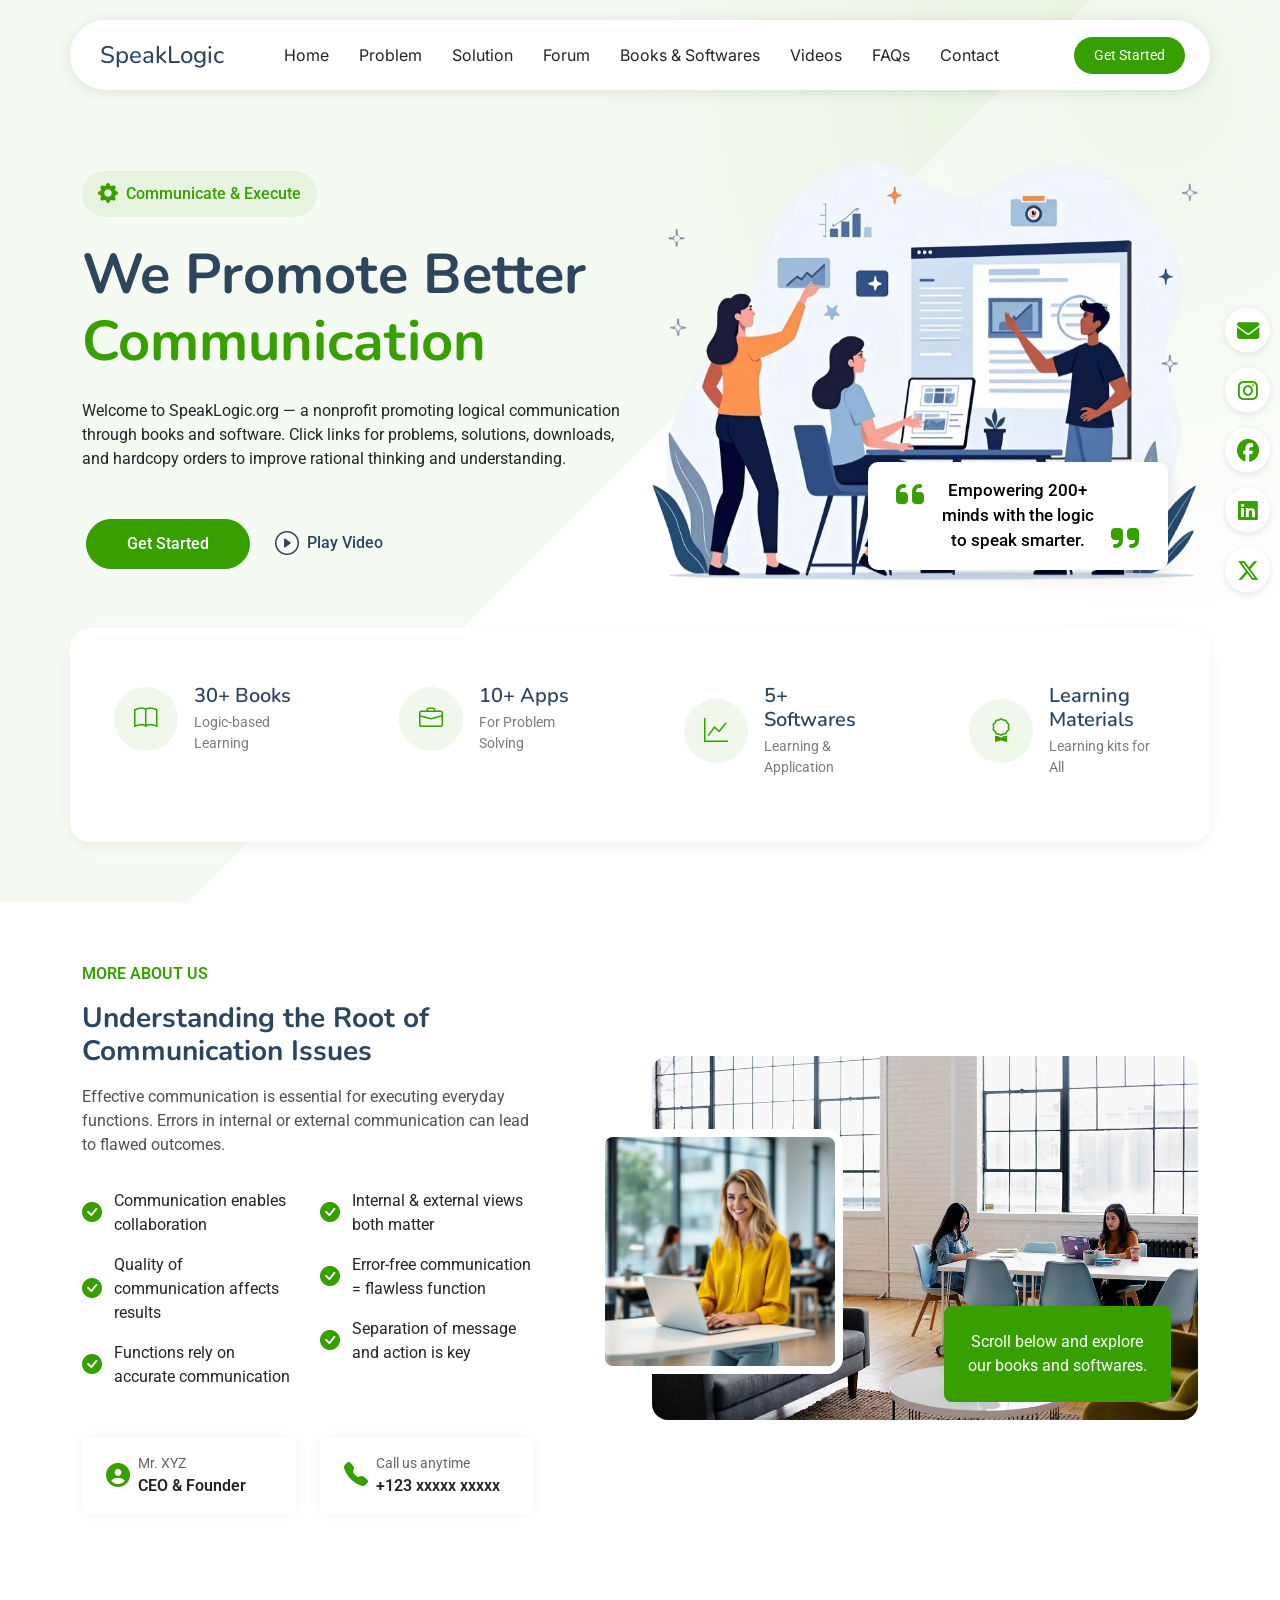
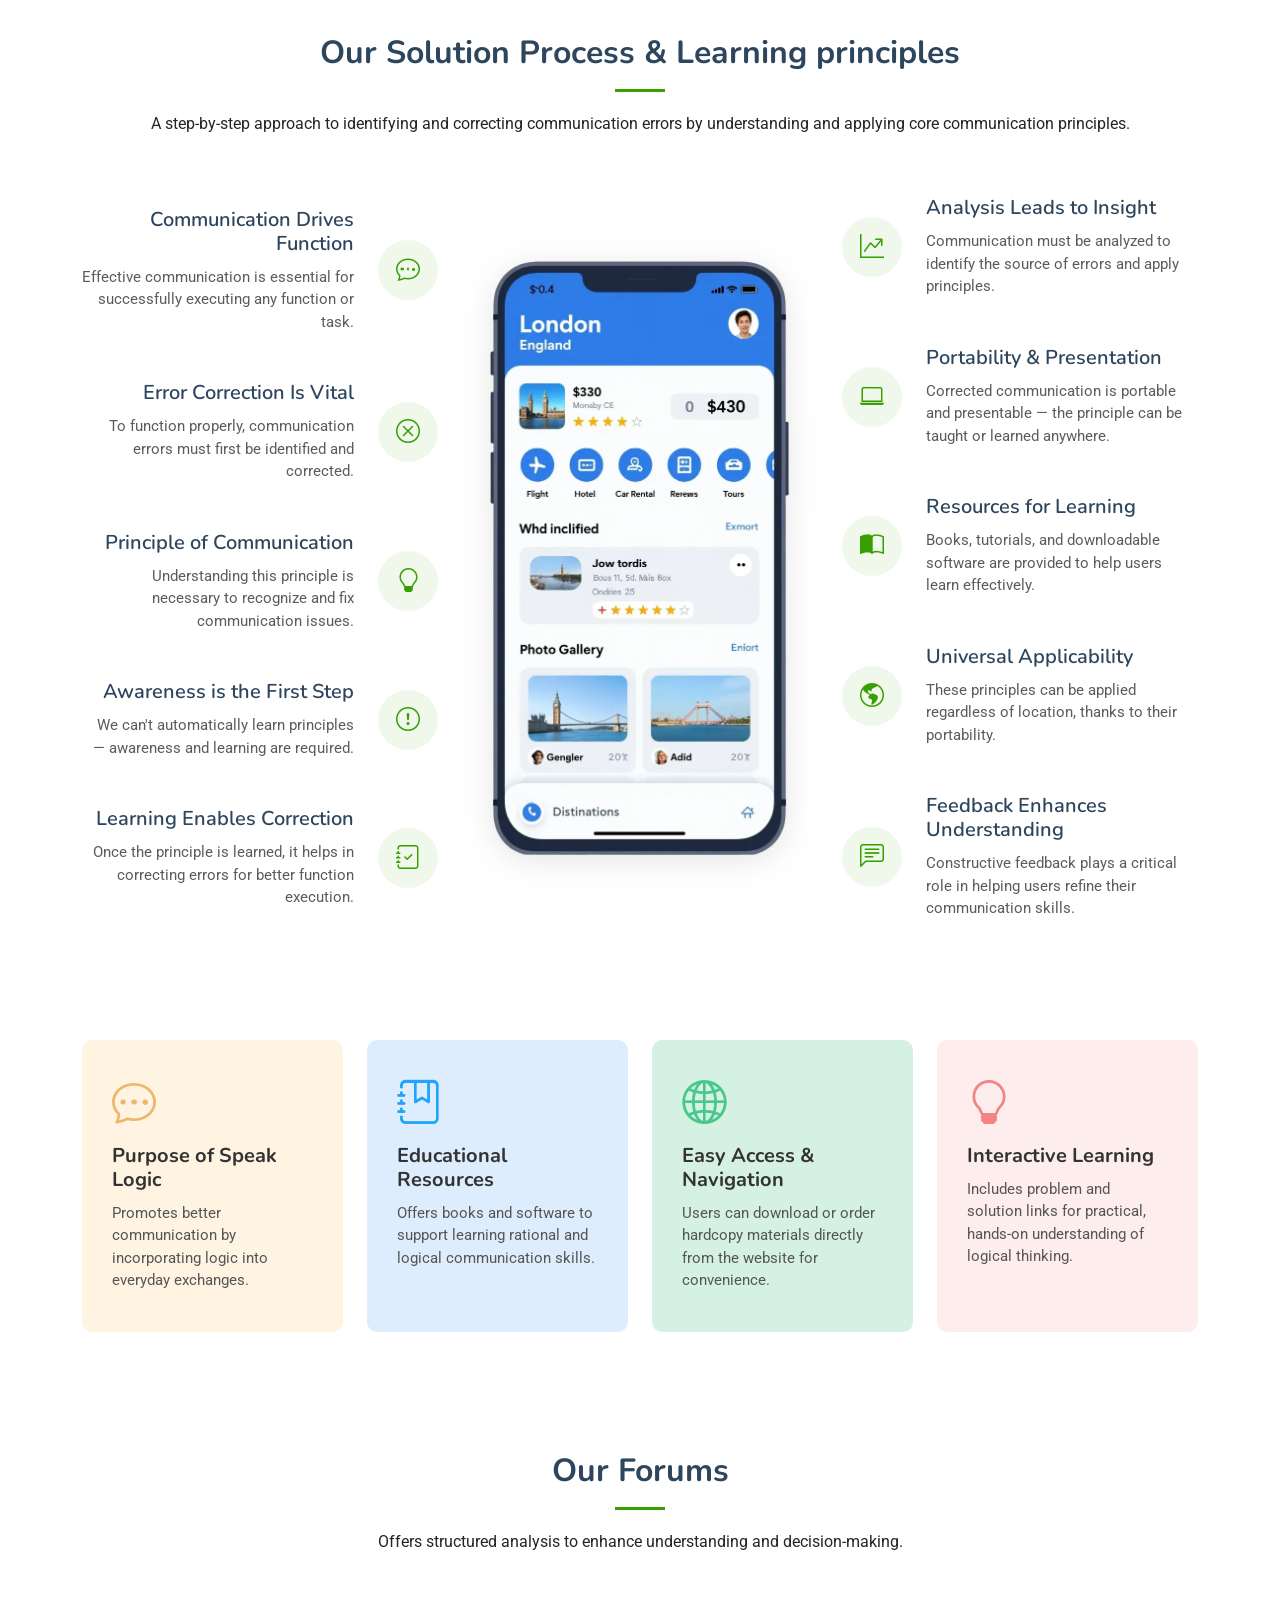
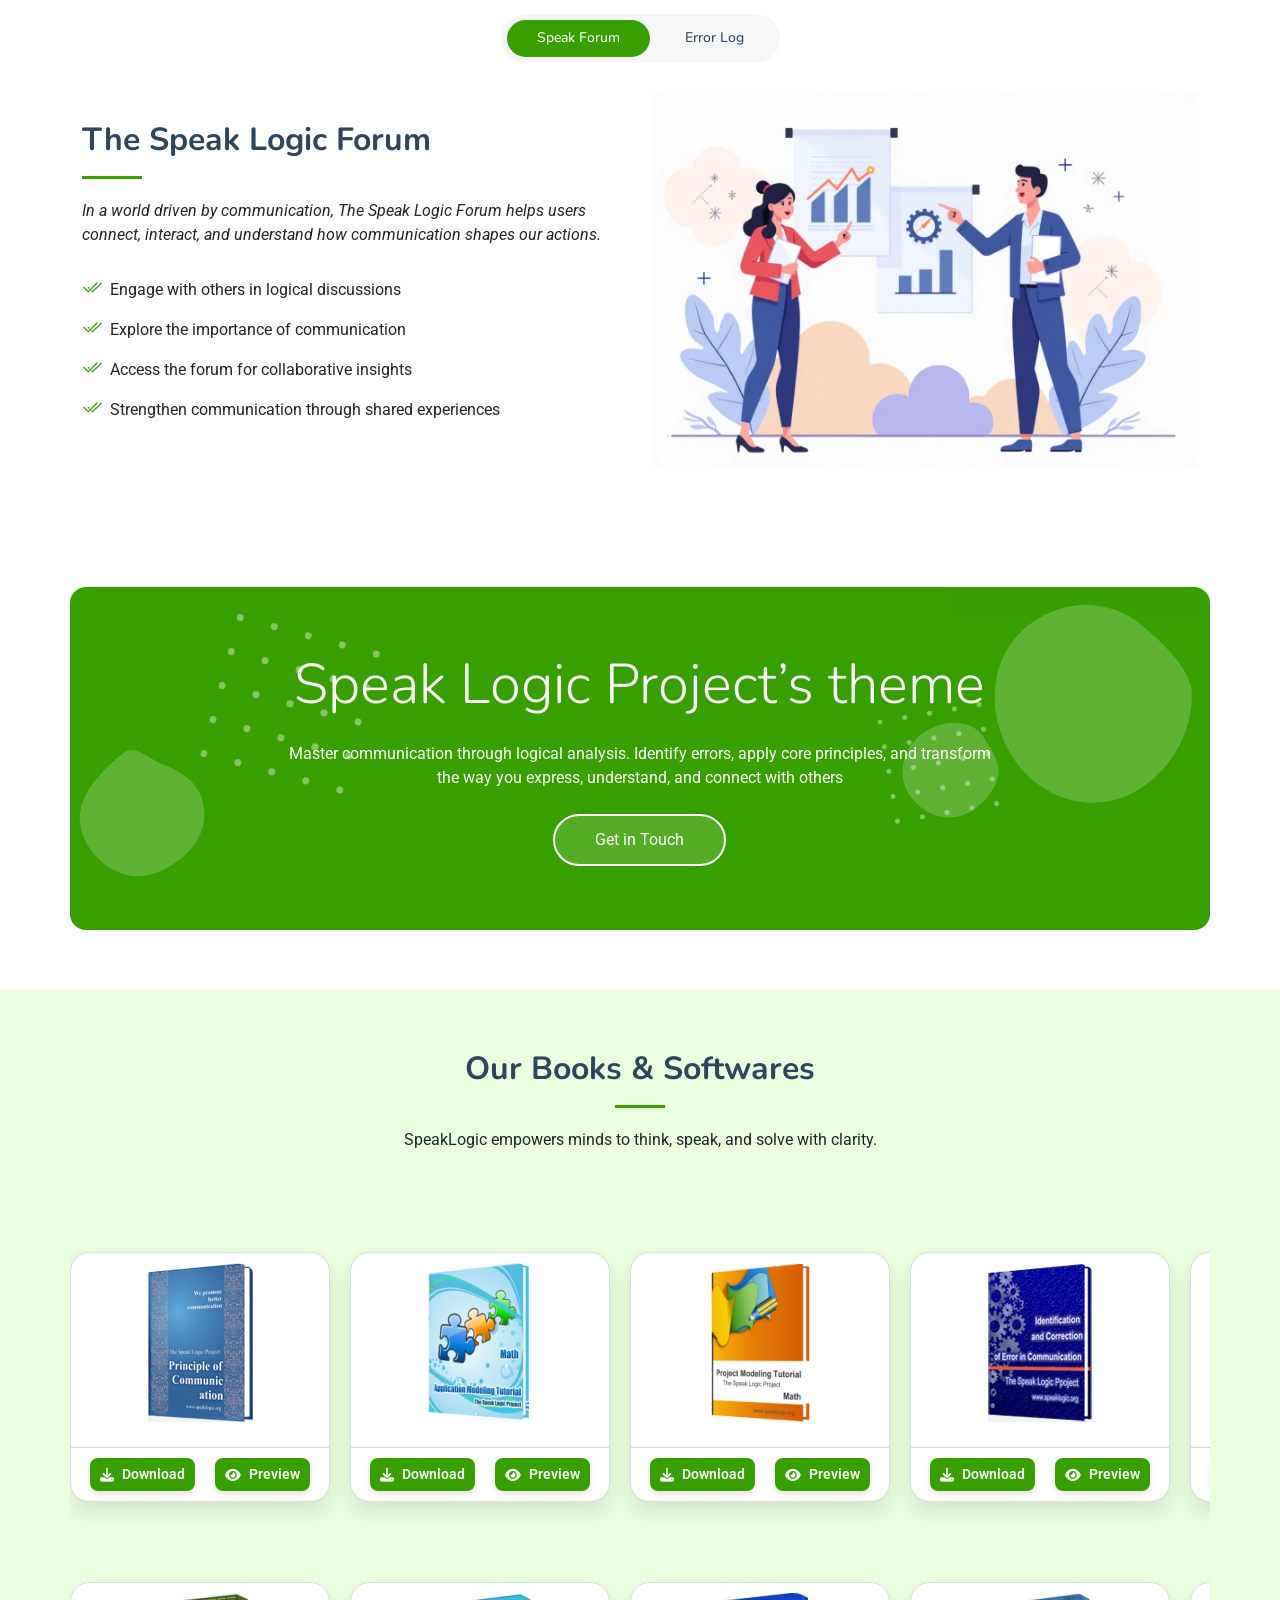
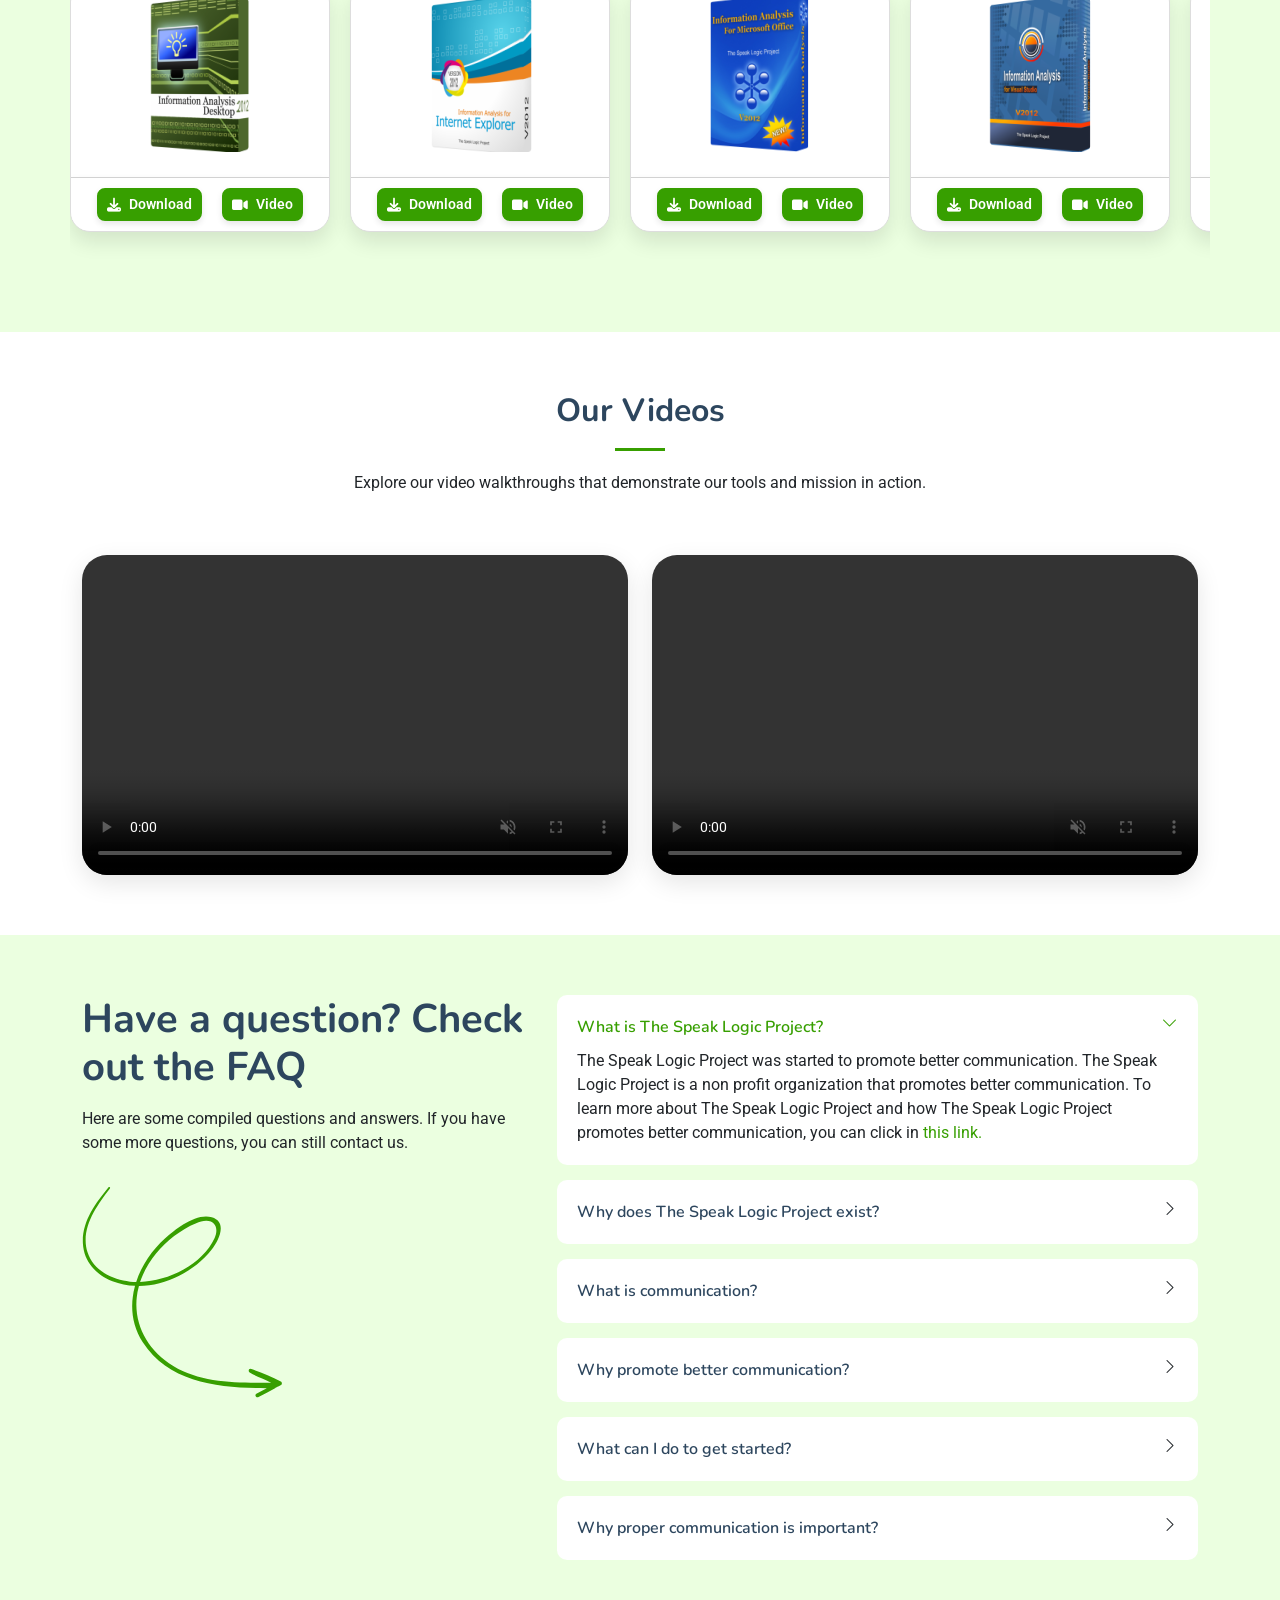
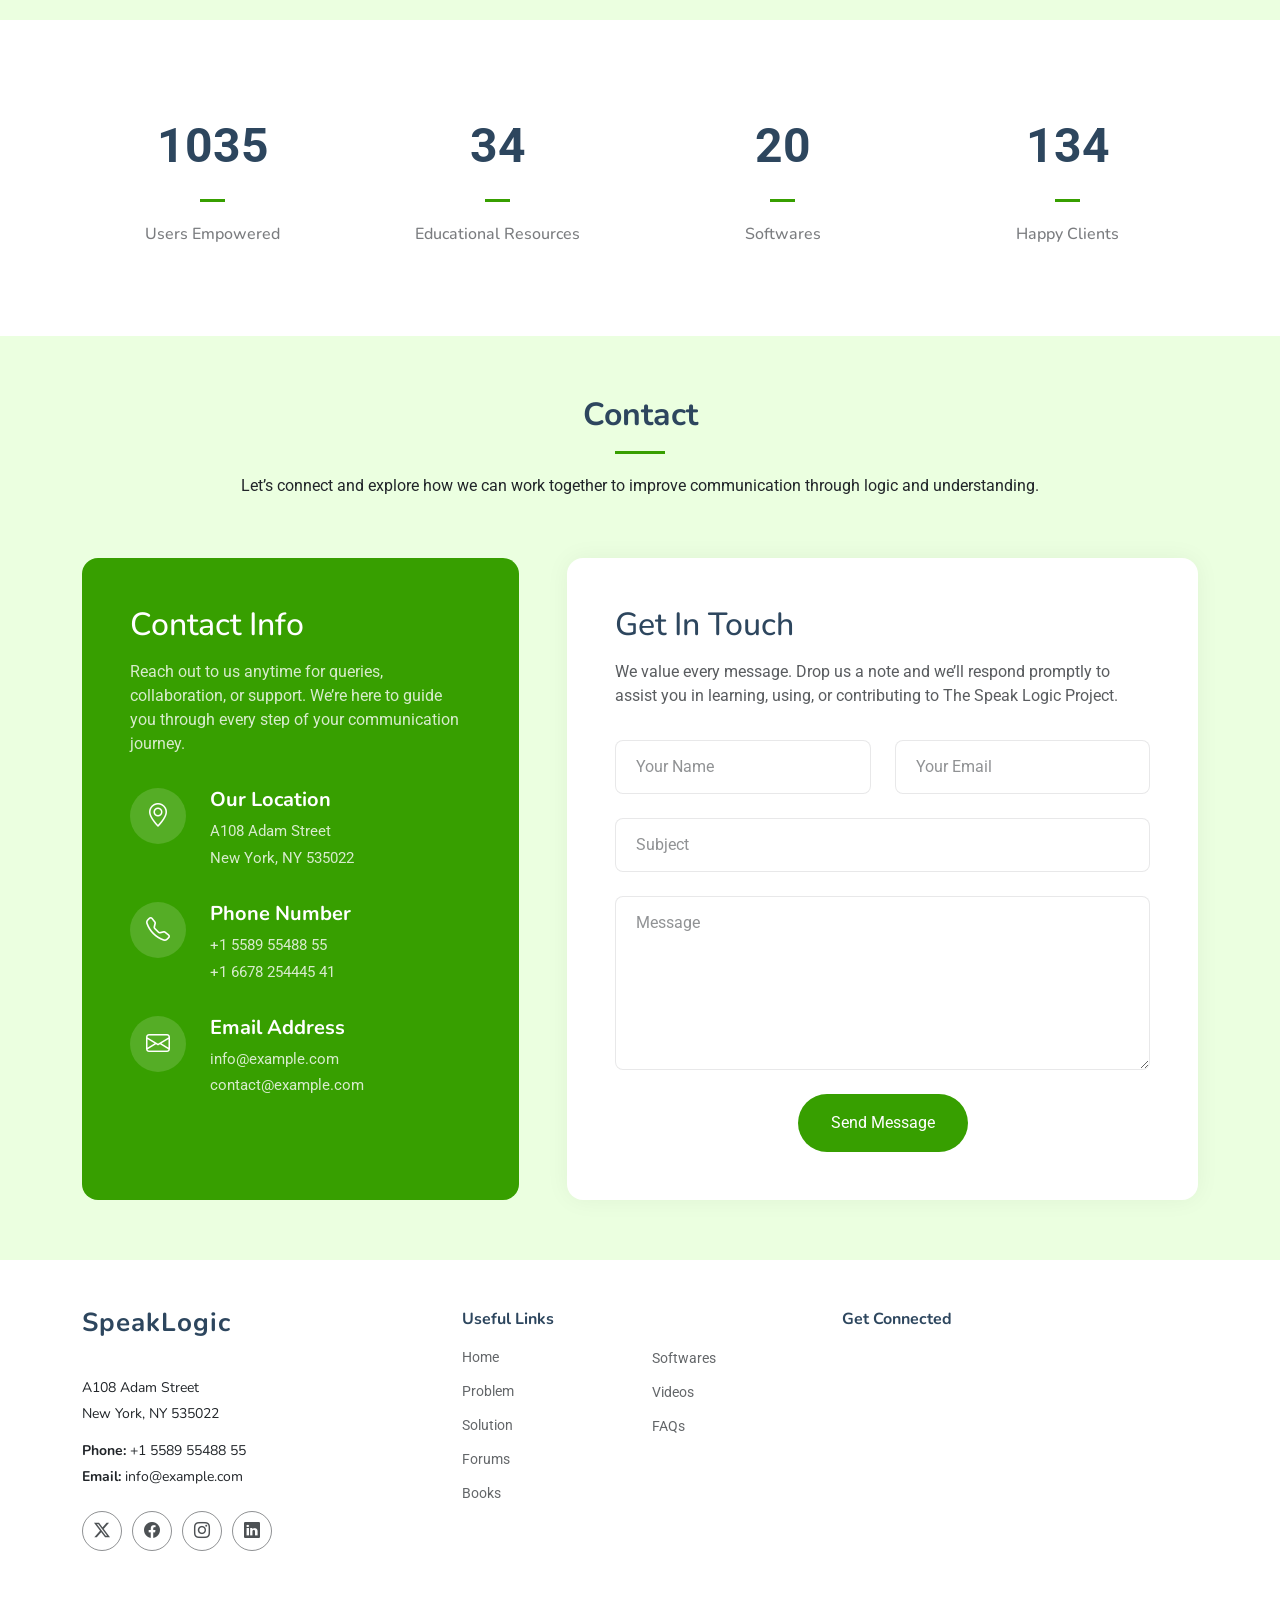
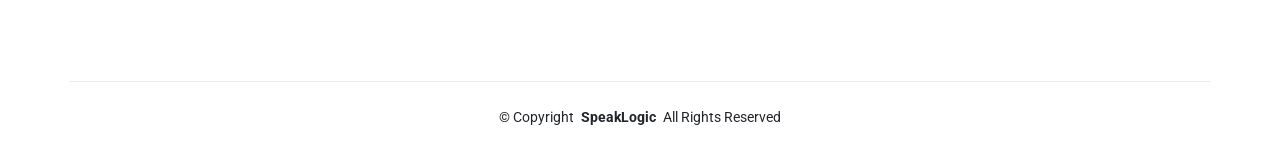
==== commit 9d1225b6: "." ====
--- a/index.html
+++ b/index.html
@@ -185,12 +185,12 @@
       <nav id="navmenu" class="navmenu">
         <ul>
           <li><a href="index.html" class="active">Home</a></li>
-          <li><a href="#">Problem</a></li>
-          <li><a href="#">Solution</a></li>
-          <li><a href="#">Books</a></li>
-          <li><a href="#">Apps</a></li>
-          <li><a href="#">Softwares</a></li>
-          <li><a href="#">Store</a></li>
+          <li><a href="#about">Problem</a></li>
+          <li><a href="soln">Solution</a></li>
+          <li><a href="#forums">Forum</a></li>
+          <li><a href="#books">Books & Softwares</a></li>
+          <li><a href="#videos">Videos</a></li>
+          <li><a href="#faqs">FAQs</a></li>
           
           
           <!-- <li class="dropdown"><a href="#"><span>Dropdown</span> <i class="bi bi-chevron-down toggle-dropdown"></i></a>
@@ -437,7 +437,7 @@
     
 
     <!-- Features 2 Section -->
-    <section id="soln" class="features-2 section">
+    <section id="solutionprocess" class="features-2 section">
       <div class="container section-title" data-aos="fade-up">
         <h2>Our Solution Process & Learning principles</h2>
         <p>A step-by-step approach to identifying and correcting communication errors by understanding and applying core communication principles.</p>
@@ -1422,7 +1422,7 @@
           <ul>
             <li><a href="#hero">Home</a></li>
             <li><a href="#about">Problem</a></li>
-        <li><a href="#soln">Solution</a></li>
+        <li><a href="#solutionprocess">Solution</a></li>
         <li><a href="#forums">Forums</a></li>
         <li><a href="#books">Books</a></li>
           </ul>
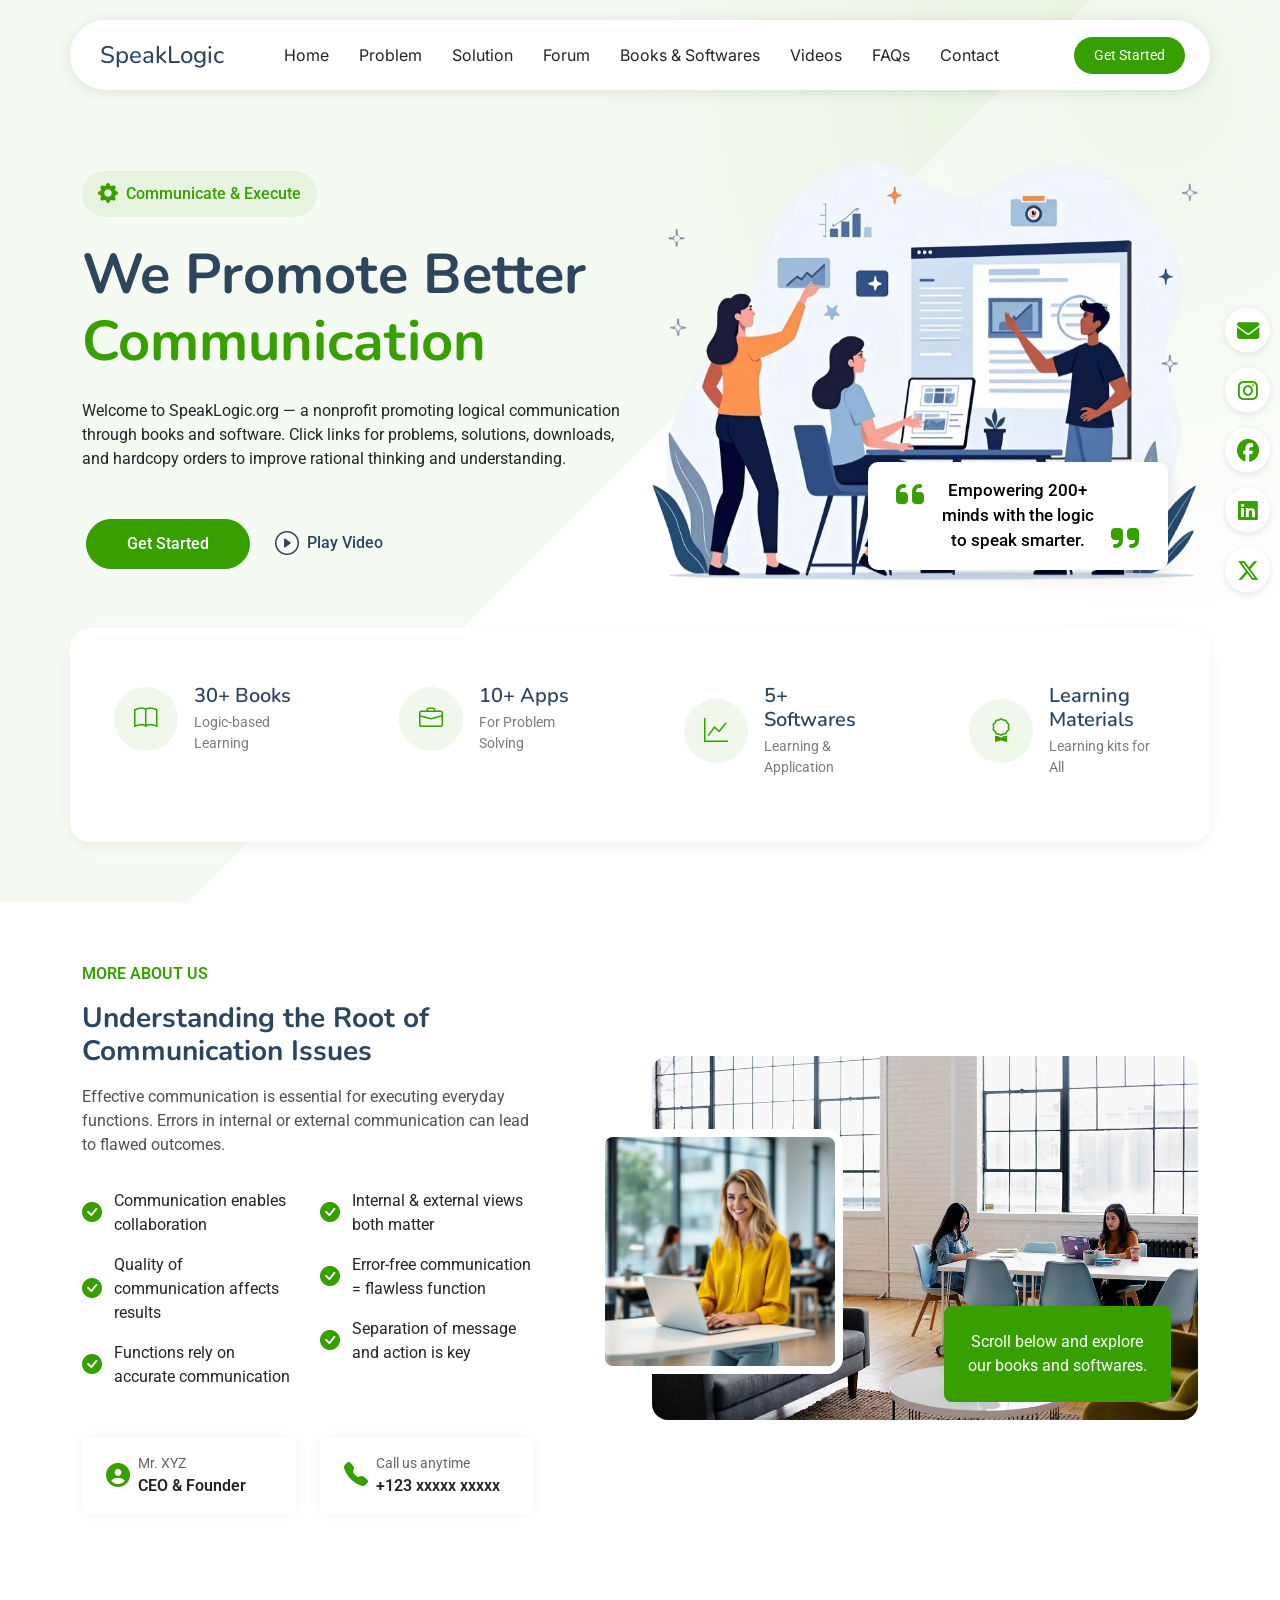
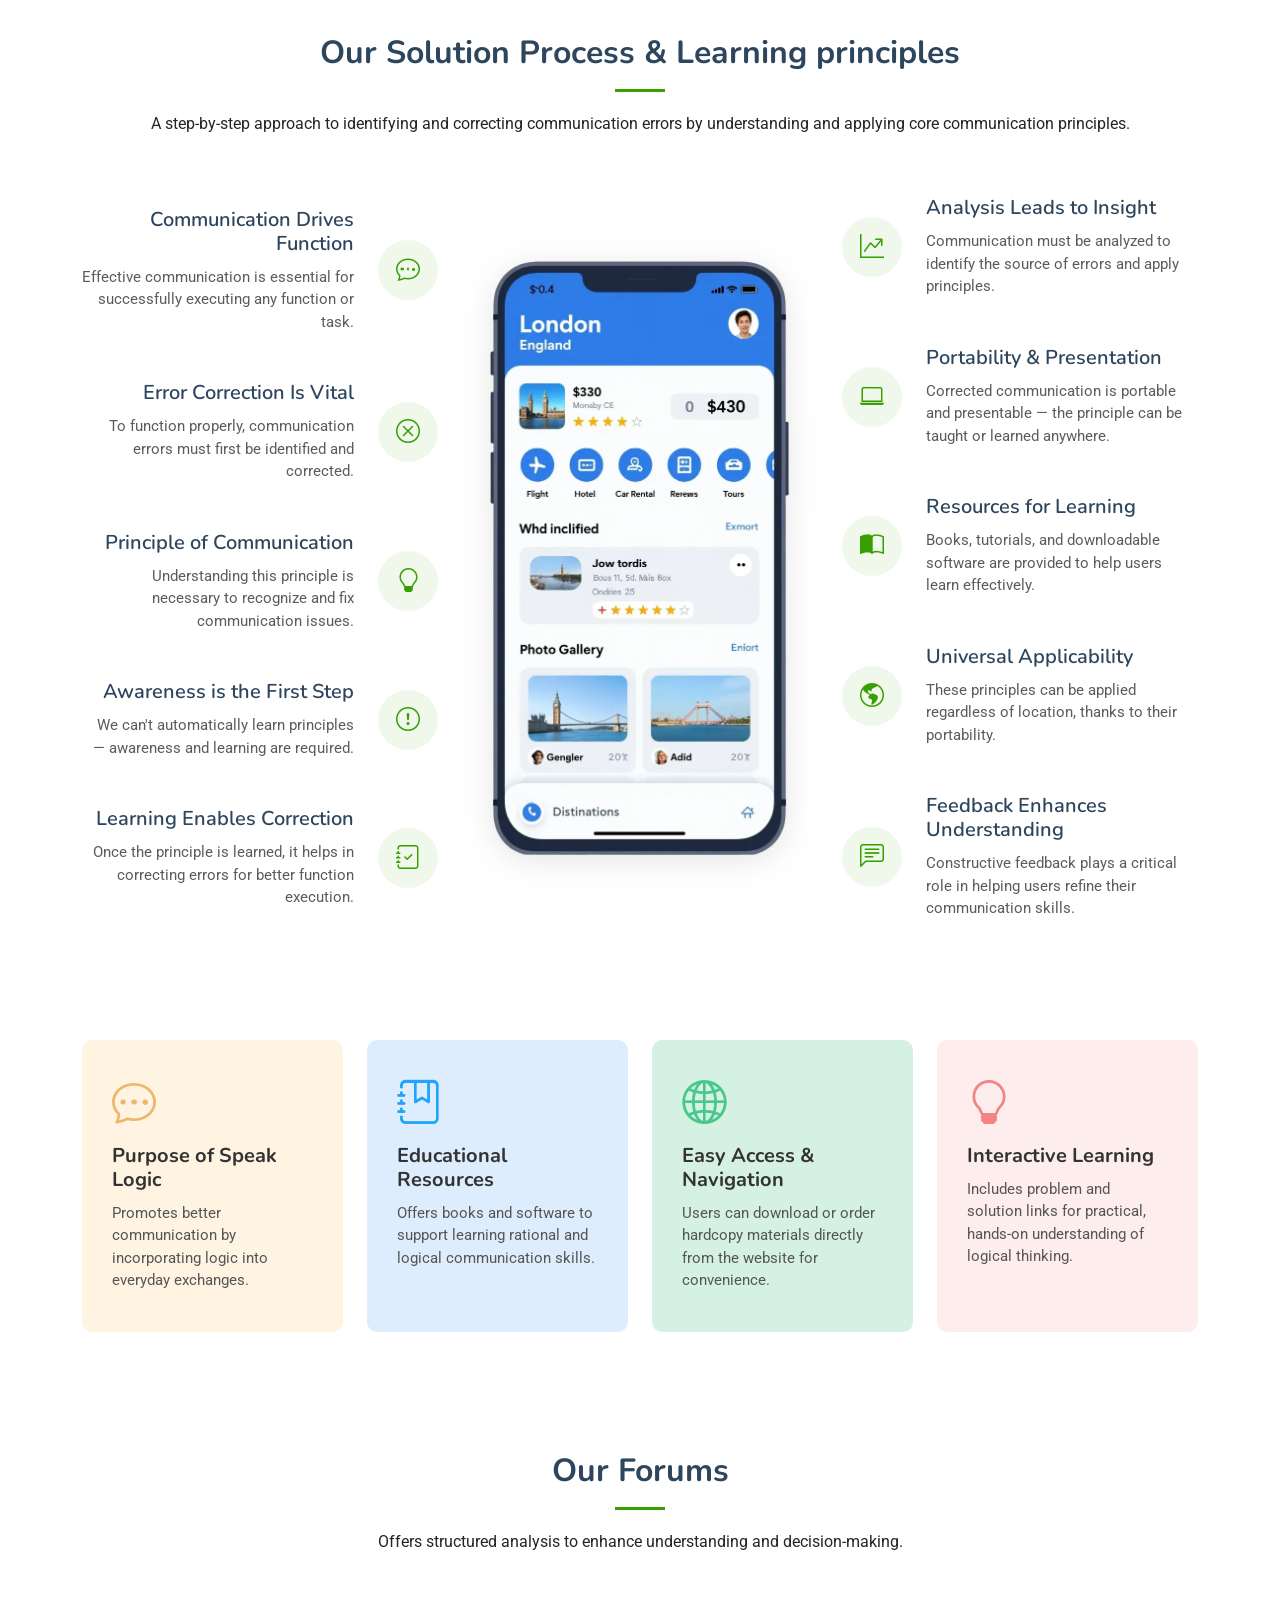
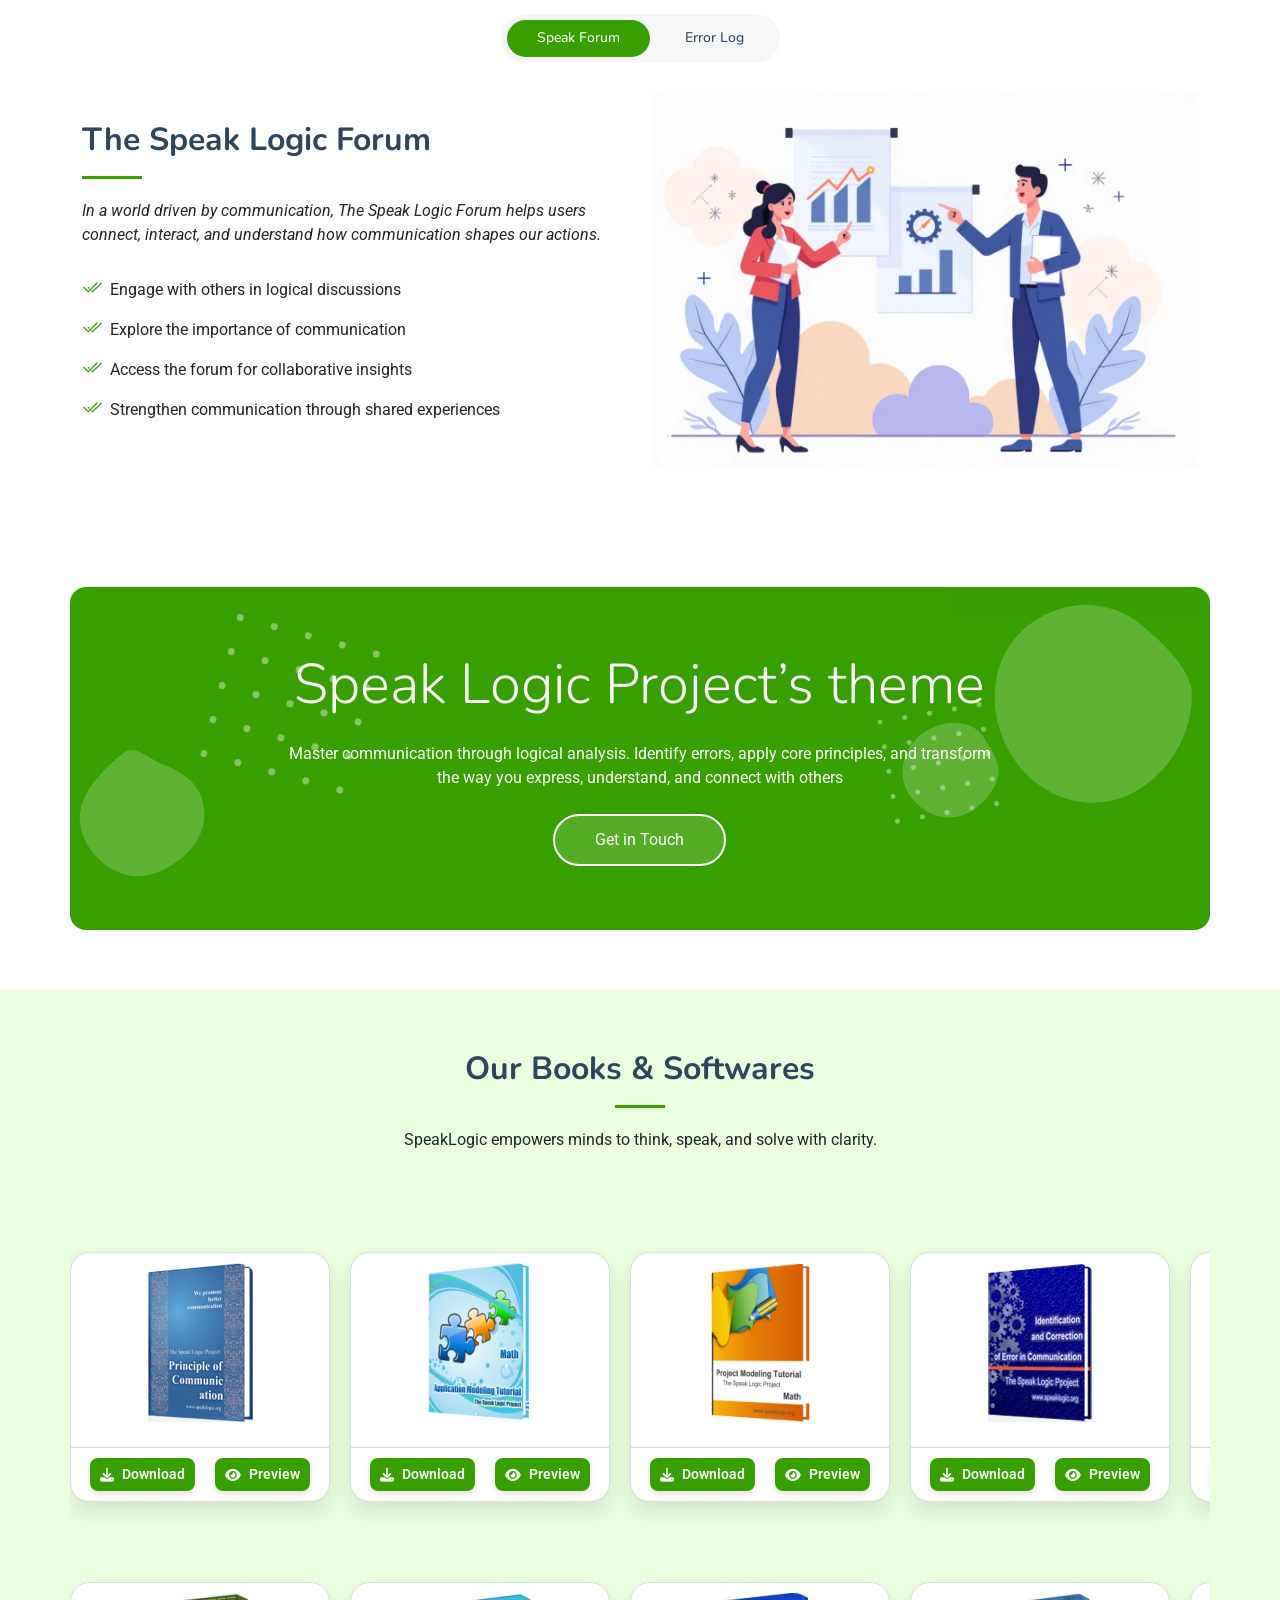
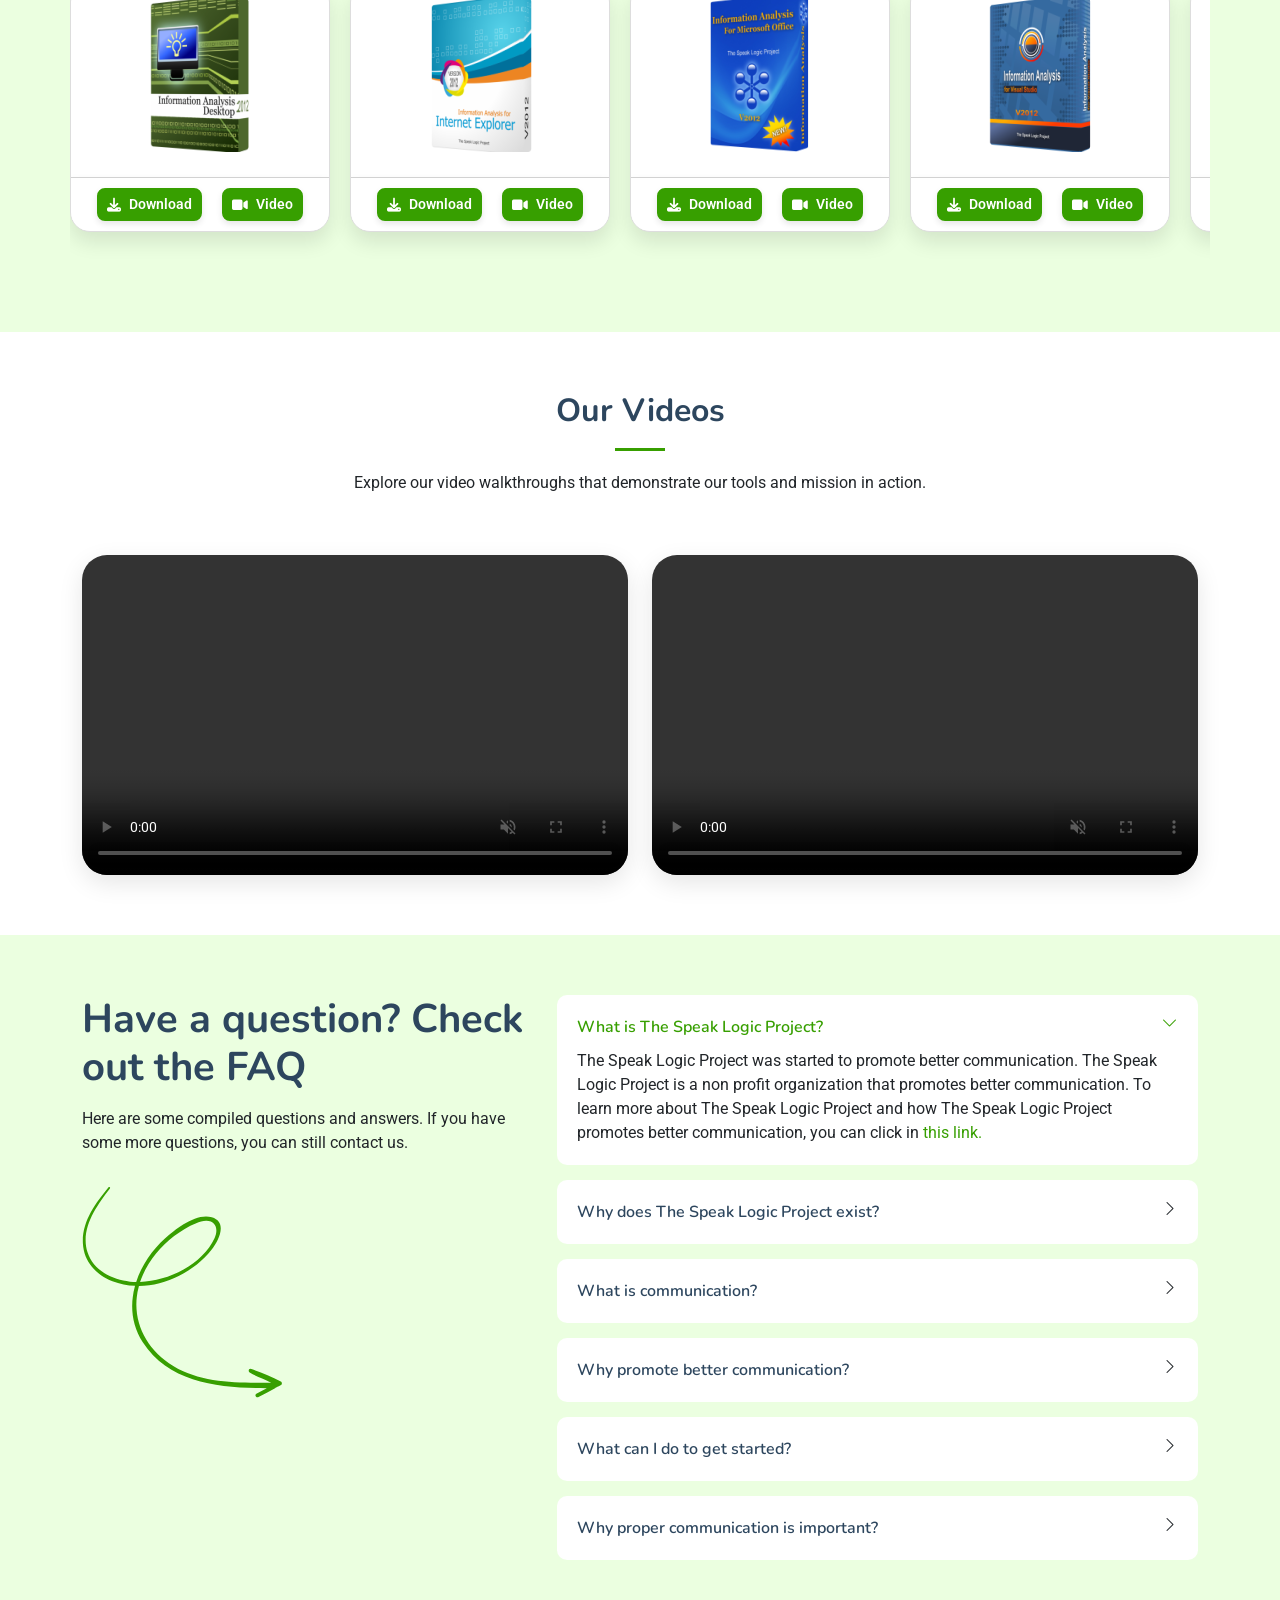
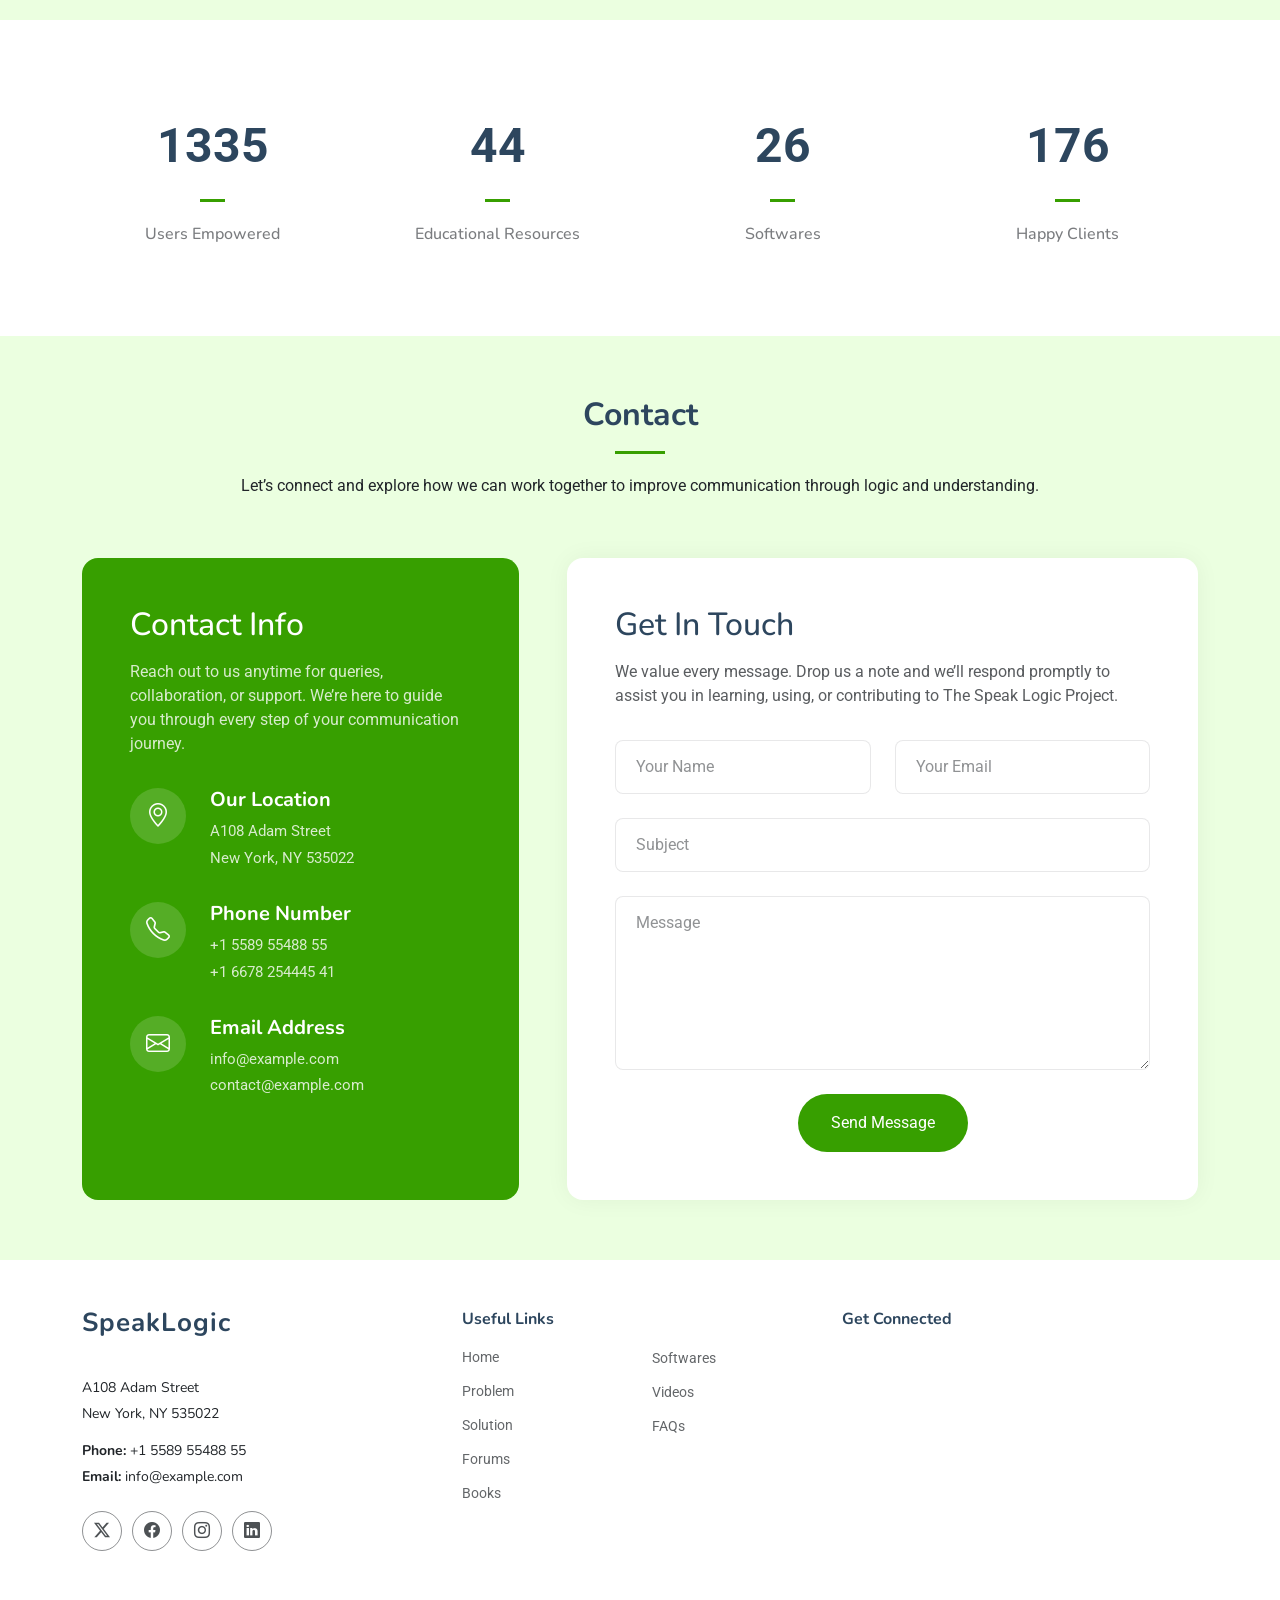
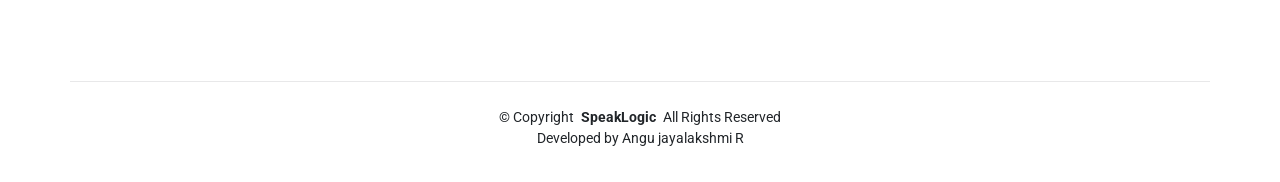
==== commit c3b8bb1e: "." ====
--- a/index.html
+++ b/index.html
@@ -186,7 +186,7 @@
         <ul>
           <li><a href="index.html" class="active">Home</a></li>
           <li><a href="#about">Problem</a></li>
-          <li><a href="soln">Solution</a></li>
+          <li><a href="#solutionprocess">Solution</a></li>
           <li><a href="#forums">Forum</a></li>
           <li><a href="#books">Books & Softwares</a></li>
           <li><a href="#videos">Videos</a></li>
@@ -437,7 +437,7 @@
     
 
     <!-- Features 2 Section -->
-    <section id="solutionprocess" class="features-2 section">
+    <section id="solutionprocess" class="features-2 section ">
       <div class="container section-title" data-aos="fade-up">
         <h2>Our Solution Process & Learning principles</h2>
         <p>A step-by-step approach to identifying and correcting communication errors by understanding and applying core communication principles.</p>
@@ -1430,11 +1430,10 @@
 
 
 
-
         <div class="col-lg-2 col-md-3 footer-links">
           <h4></h4><br>
           <ul>
-            <li><a href="#softwares">Softwares</a></li>
+            <li><a href="#books">Softwares</a></li>
         <li><a href="#videos">Videos</a></li>
         <li><a href="#faqs">FAQs</a></li>
           </ul>
@@ -1457,7 +1456,7 @@
     </div>
 
     <div class="container copyright text-center mt-4">
-      <p>© <span>Copyright</span> <strong class="px-1 sitename">SpeakLogic</strong> <span>All Rights Reserved</span></p>
+      <p>© <span>Copyright</span> <strong class="px-1 sitename">SpeakLogic</strong> <span>All Rights Reserved</span><br> Developed by Angu jayalakshmi R</p>
       <div class="credits">
         <!-- All the links in the footer should remain intact. -->
         <!-- You can delete the links only if you've purchased the pro version. -->
